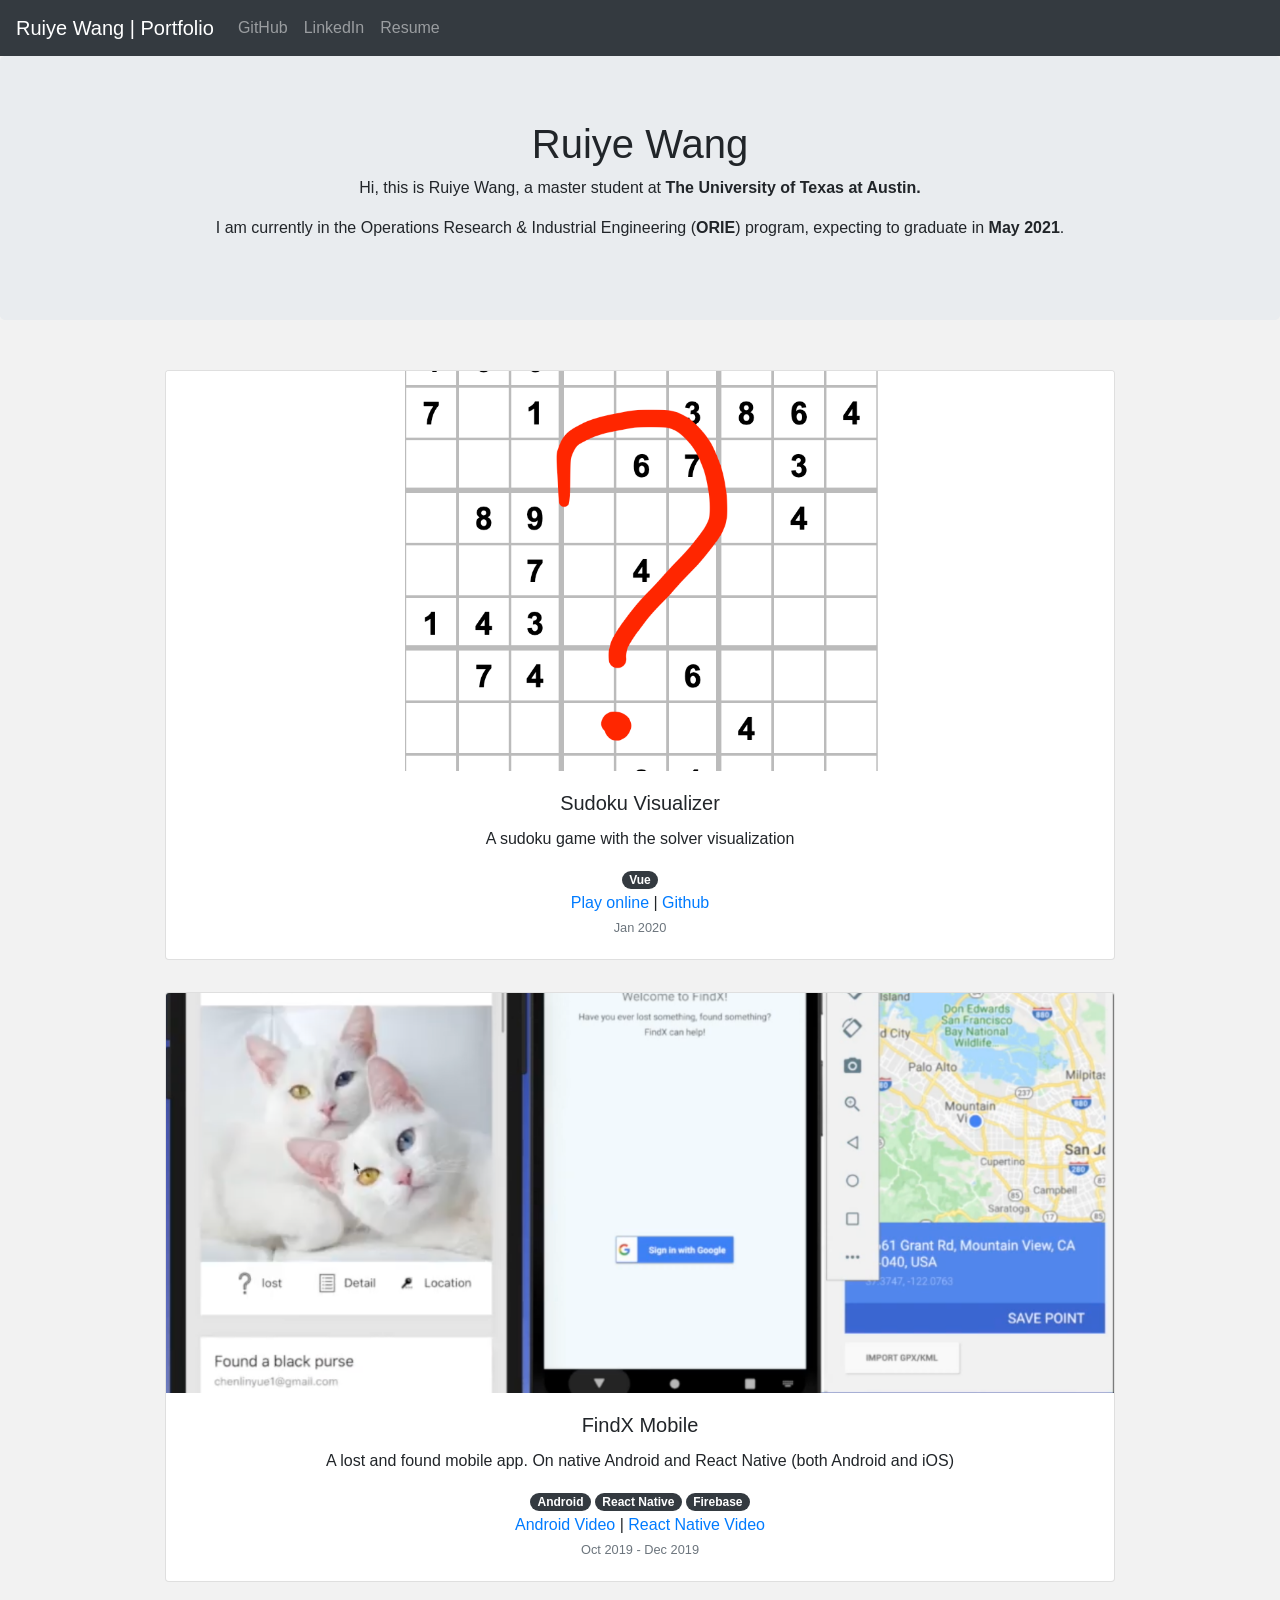
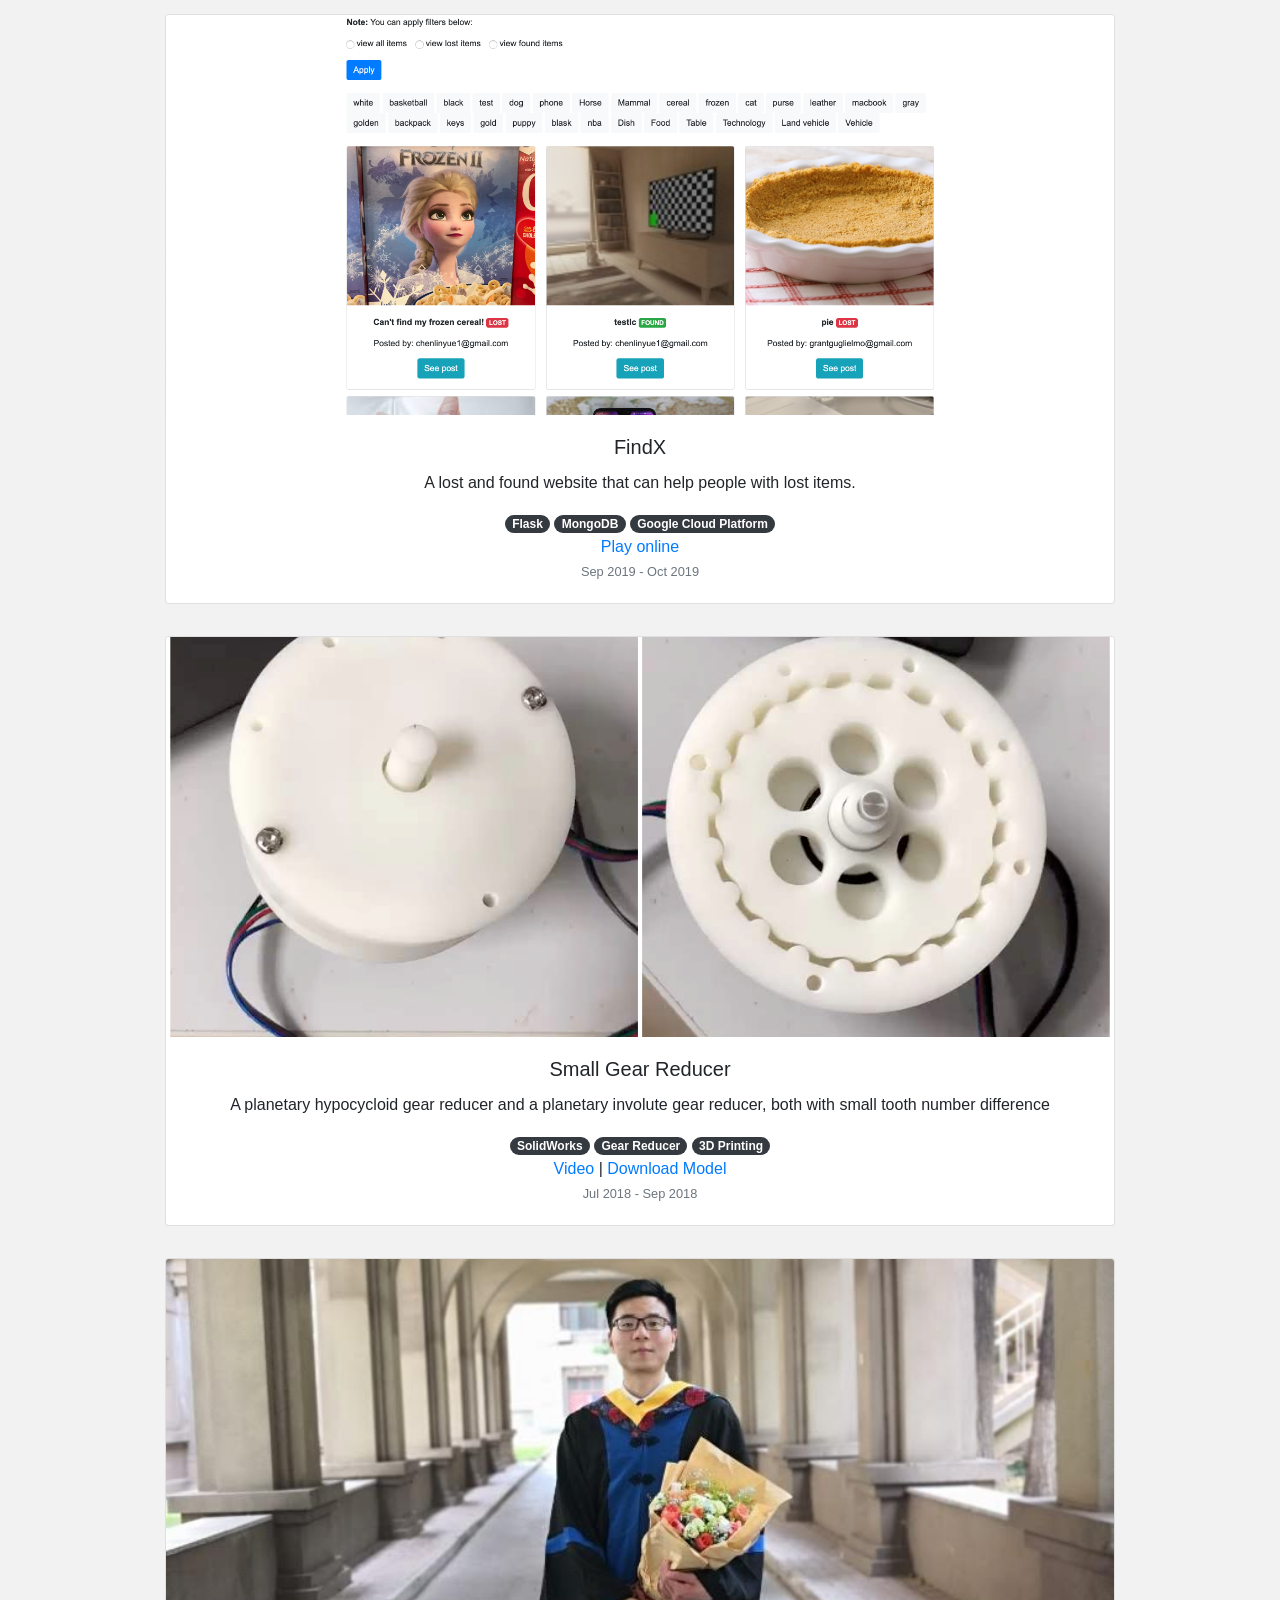
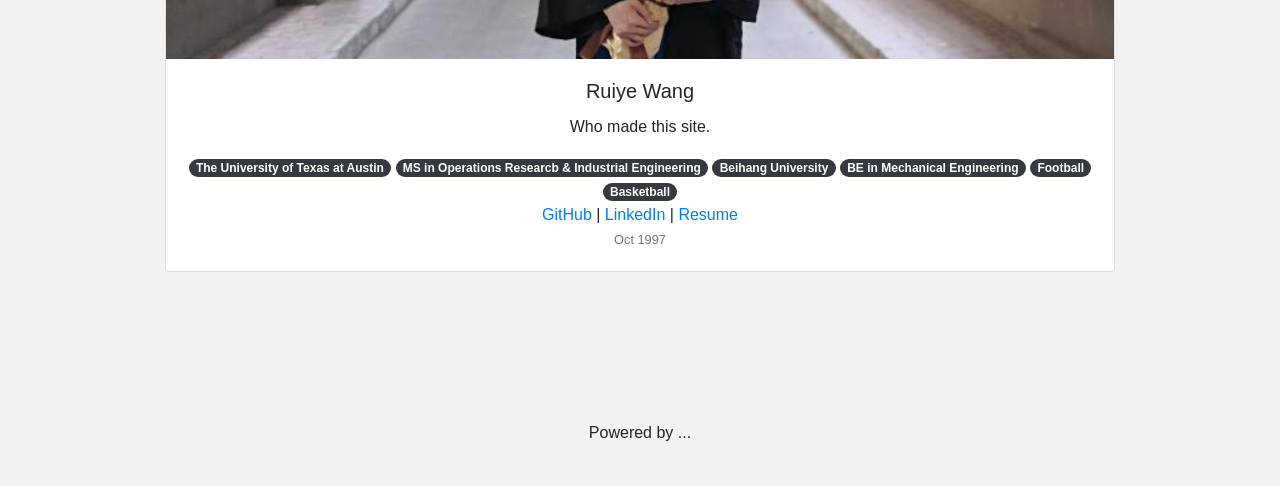
==== index.html @ e7b05523 "fix typo" ====
<!DOCTYPE html>
<html lang="en">
<head>
  <title>Ruiye Wang | Protfolio</title>
  <meta charset="utf-8">
  <meta name="viewport" content="width=device-width, initial-scale=1">
  <link rel="stylesheet" href="https://maxcdn.bootstrapcdn.com/bootstrap/4.4.1/css/bootstrap.min.css">
  <script src="https://ajax.googleapis.com/ajax/libs/jquery/3.4.1/jquery.min.js"></script>
  <script src="https://maxcdn.bootstrapcdn.com/bootstrap/4.4.1/js/bootstrap.min.js"></script>
  <style>
    /* Remove the navbar's default margin-bottom and rounded borders */ 
    .navbar {
      margin-bottom: 0;
      border-radius: 0;
    }
    
    /* Add a gray background color and some padding to the footer */
    footer {
      background-color: #f2f2f2;
      padding: 25px;
    }

    .fit-image {
      width: 100%;
      object-fit: cover;
      height: 400px; /* only if you want fixed height */
    }

    .margin {
      margin-top: 50px;
      margin-bottom: 100px;
      margin-right: 150px;
      margin-left: 150px;
    }

    .card-deck {
    display: grid;
    grid-template-columns: repeat(auto-fit, minmax(500px, 1fr));
    grid-gap: .5rem;
}
  </style>
</head>
<body style="background-color:#f2f2f2">


<nav class="navbar navbar-expand-lg navbar-dark bg-dark">
  <a class="navbar-brand" href="#">Ruiye Wang | Portfolio</a>
  <button class="navbar-toggler" type="button" data-toggle="collapse" data-target="#navbarSupportedContent"
          aria-controls="navbarSupportedContent" aria-expanded="false" aria-label="Toggle navigation">
      <span class="navbar-toggler-icon"></span>
  </button>
  <div class="collapse navbar-collapse" id="navbarSupportedContent">
      <ul class="navbar-nav mr-auto">
        <li class="nav-item">
            <a class="nav-link" href="https://github.com/wokegrdws" target="_blank">GitHub</a>
        </li>
        <li class="nav-item">
          <a class="nav-link" href="https://www.linkedin.com/in/ruiye-wang" target="_blank">LinkedIn</a>
        </li>
        <li class="nav-item">
            <a class="nav-link" href="https://drive.google.com/open?id=1lb8afxlcSJYNCMq1k-ryxzGOHw-bwiVu" target="_blank">Resume</a>
        </li>
      </ul>
  </div>
</nav>

<div class="jumbotron">
  <div class="container text-center">
    <h1>Ruiye Wang</h1>      
    <p>Hi, this is Ruiye Wang, a master student at <b>The University of Texas at Austin.</b></p>
    <p>I am currently in the Operations Research & Industrial Engineering (<b>ORIE</b>) program, expecting to graduate in <b>May 2021</b>.</p>
  </div>
</div>

<div class="card-deck margin text-center">
  <div class="card mb-4">
    <img class="card-img-top fit-image" src="images/sudoku_image.png" alt="Card image cap">
    <div class="card-body">
      <h5 class="card-title">Sudoku Visualizer</h5>
      <p class="card-text">A sudoku game with the solver visualization</p>
      <span class="badge badge-pill badge-dark">Vue</span>
      <br>
      <a href="https://wokegrdws.github.io/sudoku-vue/" target="_blank">Play online</a> | 
      <a href="https://github.com/wokegrdws/sudoku-vue" target="_blank">Github</a>
      <p class="card-text"><small class="text-muted">Jan 2020</small></p>
    </div>
  </div>

  <div class="card mb-4">
    <img class="card-img-top fit-image" src="images/FindX_mobile_image.png" alt="Card image cap">
    <div class="card-body">
      <h5 class="card-title">FindX Mobile</h5>
      <p class="card-text">A lost and found mobile app. On native Android and React Native (both Android and iOS)</p>
      <span class="badge badge-pill badge-dark">Android</span>
      <span class="badge badge-pill badge-dark">React Native</span>
      <span class="badge badge-pill badge-dark">Firebase</span>
      <br>
      <a href="https://youtu.be/3-wEr9zBxzI" target="_blank">Android Video</a> | 
      <a href="https://youtu.be/v2JE-Xjs3ig" target="_blank">React Native Video</a>
      <p class="card-text"><small class="text-muted">Oct 2019 - Dec 2019</small></p>
    </div>
  </div>

  <div class="card mb-4">
    <img class="card-img-top fit-image" src="images/FindX_website_image.png" alt="Card image cap">
    <div class="card-body">
      <h5 class="card-title">FindX</h5>
      <p class="card-text">A lost and found website that can help people with lost items.</p>
      <span class="badge badge-pill badge-dark">Flask</span>
      <span class="badge badge-pill badge-dark">MongoDB</span>
      <span class="badge badge-pill badge-dark">Google Cloud Platform</span>
      <br>
      <a href="https://apt-itemfinder.appspot.com/" target="_blank">Play online</a>
      <p class="card-text"><small class="text-muted">Sep 2019 - Oct 2019</small></p>
    </div>
  </div>

  <div class="card mb-4">
    <img class="card-img-top fit-image" src="images/gear_reducer_image.png" alt="Card image cap">
    <div class="card-body">
      <h5 class="card-title">Small Gear Reducer</h5>
      <p class="card-text">A planetary hypocycloid gear reducer and a planetary involute gear reducer, both
        with small tooth number difference</p>
      <span class="badge badge-pill badge-dark">SolidWorks</span>
      <span class="badge badge-pill badge-dark">Gear Reducer</span>
      <span class="badge badge-pill badge-dark">3D Printing</span>
      <br>
      <a href="https://youtu.be/7RLYHtxZplc" target="_blank">Video</a> | 
      <a href="https://drive.google.com/open?id=1BNfF3M1jLr-SCNCupcEuLN2rOVkqzC72" target="_blank">Download Model</a>
      <p class="card-text"><small class="text-muted">Jul 2018 - Sep 2018</small></p>
    </div>
  </div>
  
  <div class="card mb-4">
    <img class="card-img-top fit-image" src="images/my_image.jpeg" alt="Card image cap">
    <div class="card-body">
      <h5 class="card-title">Ruiye Wang</h5>
      <p class="card-text">Who made this site.</p>
      <span class="badge badge-pill badge-dark">The University of Texas at Austin</span>
      <span class="badge badge-pill badge-dark">MS in Operations Researcb & Industrial Engineering</span>
      <span class="badge badge-pill badge-dark">Beihang University</span>
      <span class="badge badge-pill badge-dark">BE in Mechanical Engineering</span>
      <span class="badge badge-pill badge-dark">Football</span>
      <span class="badge badge-pill badge-dark">Basketball</span>
      <br>
      <a href="https://github.com/wokegrdws" target="_blank">GitHub</a> | 
      <a href="https://www.linkedin.com/in/ruiye-wang" target="_blank">LinkedIn</a> | 
      <a href="https://drive.google.com/open?id=1lb8afxlcSJYNCMq1k-ryxzGOHw-bwiVu" target="_blank">Resume</a>
      <p class="card-text"><small class="text-muted">Oct 1997</small></p>
    </div>
  </div>
</div>

<footer class="container-fluid text-center">
  <p>Powered by ...</p>
</footer>

</body>
</html>
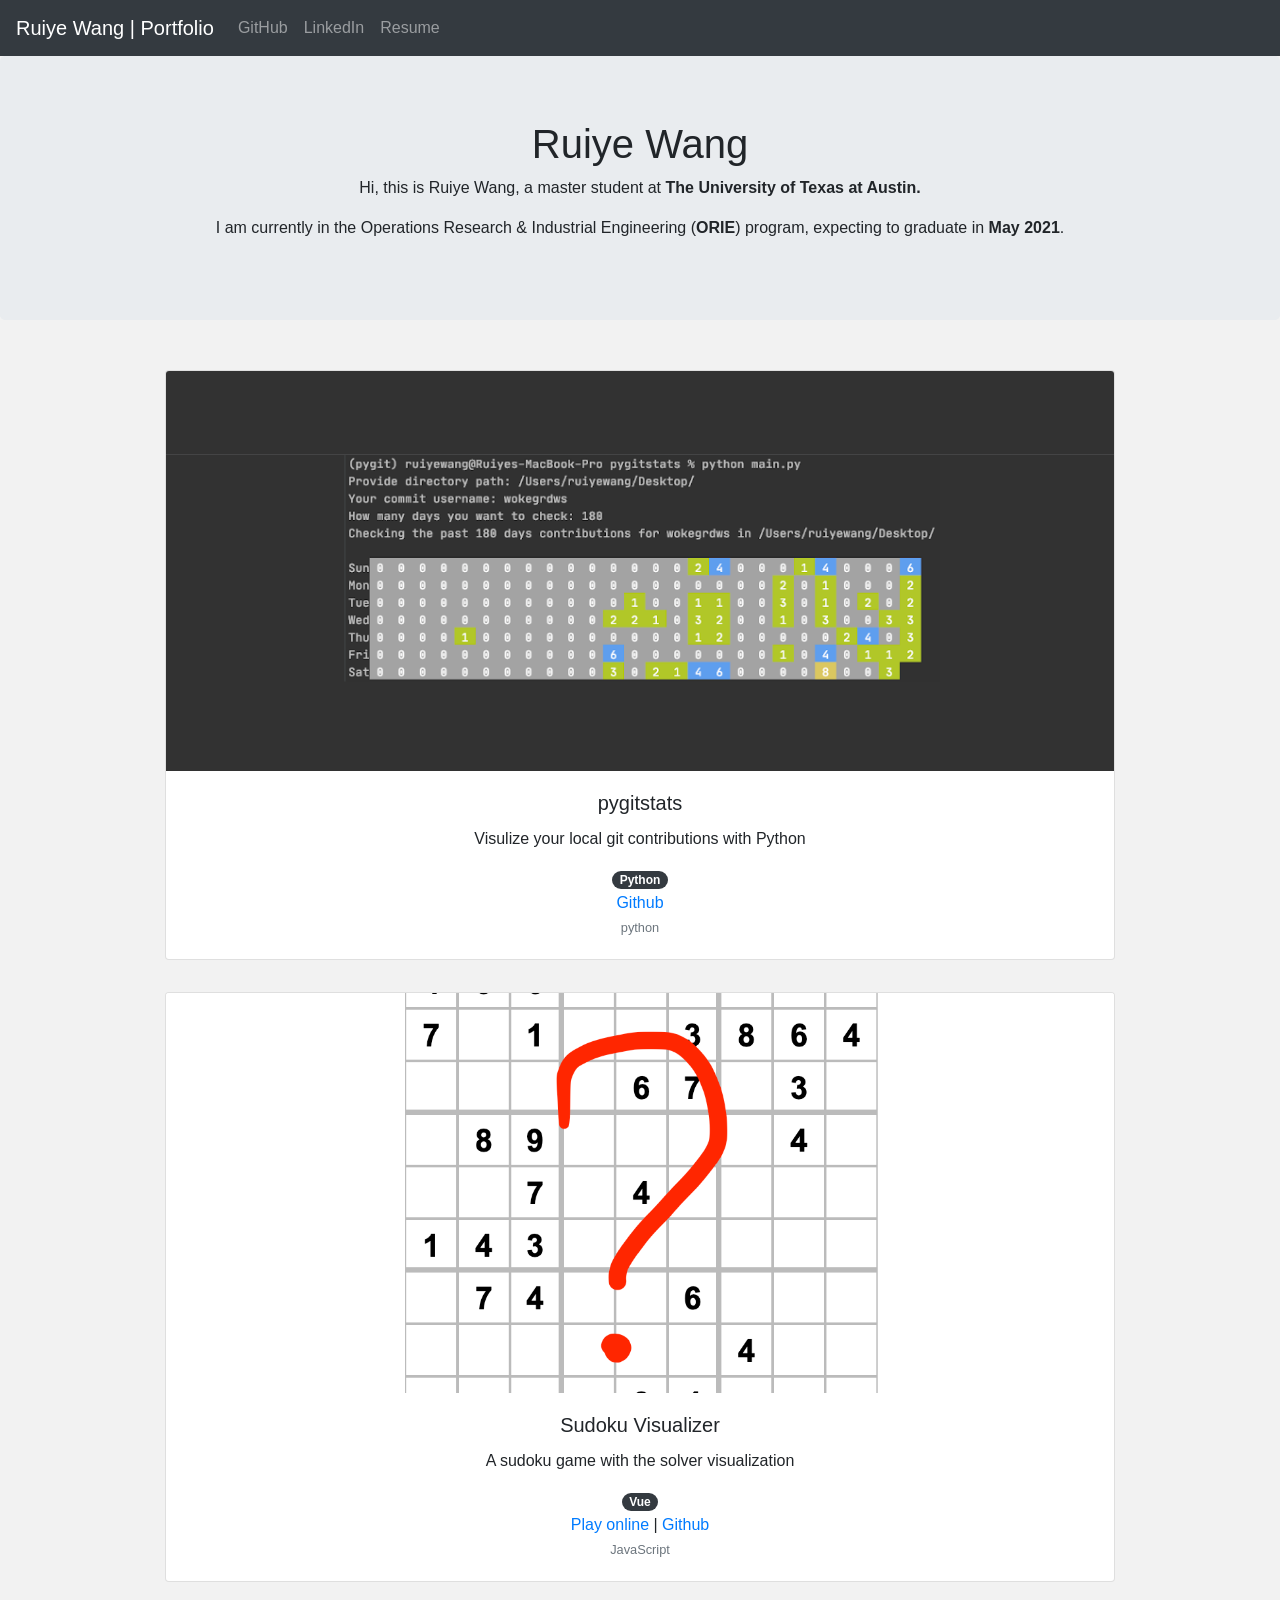
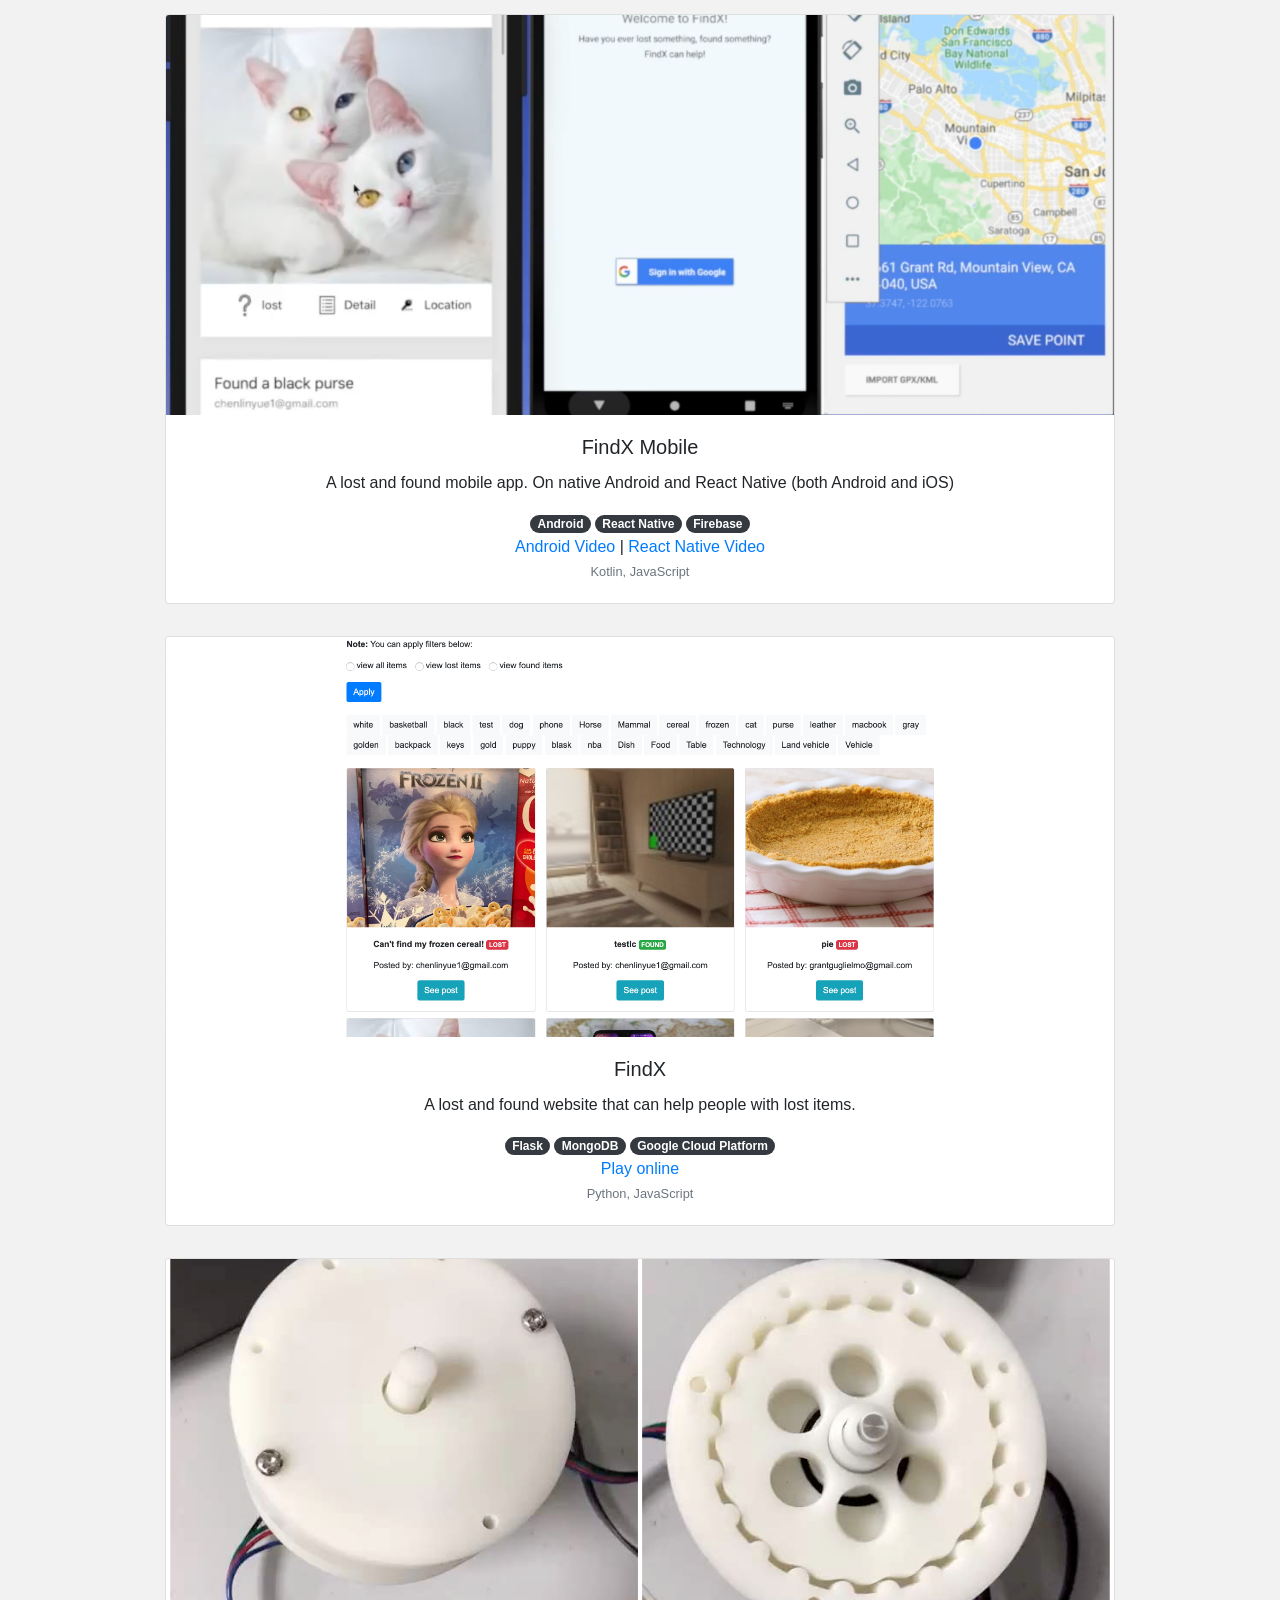
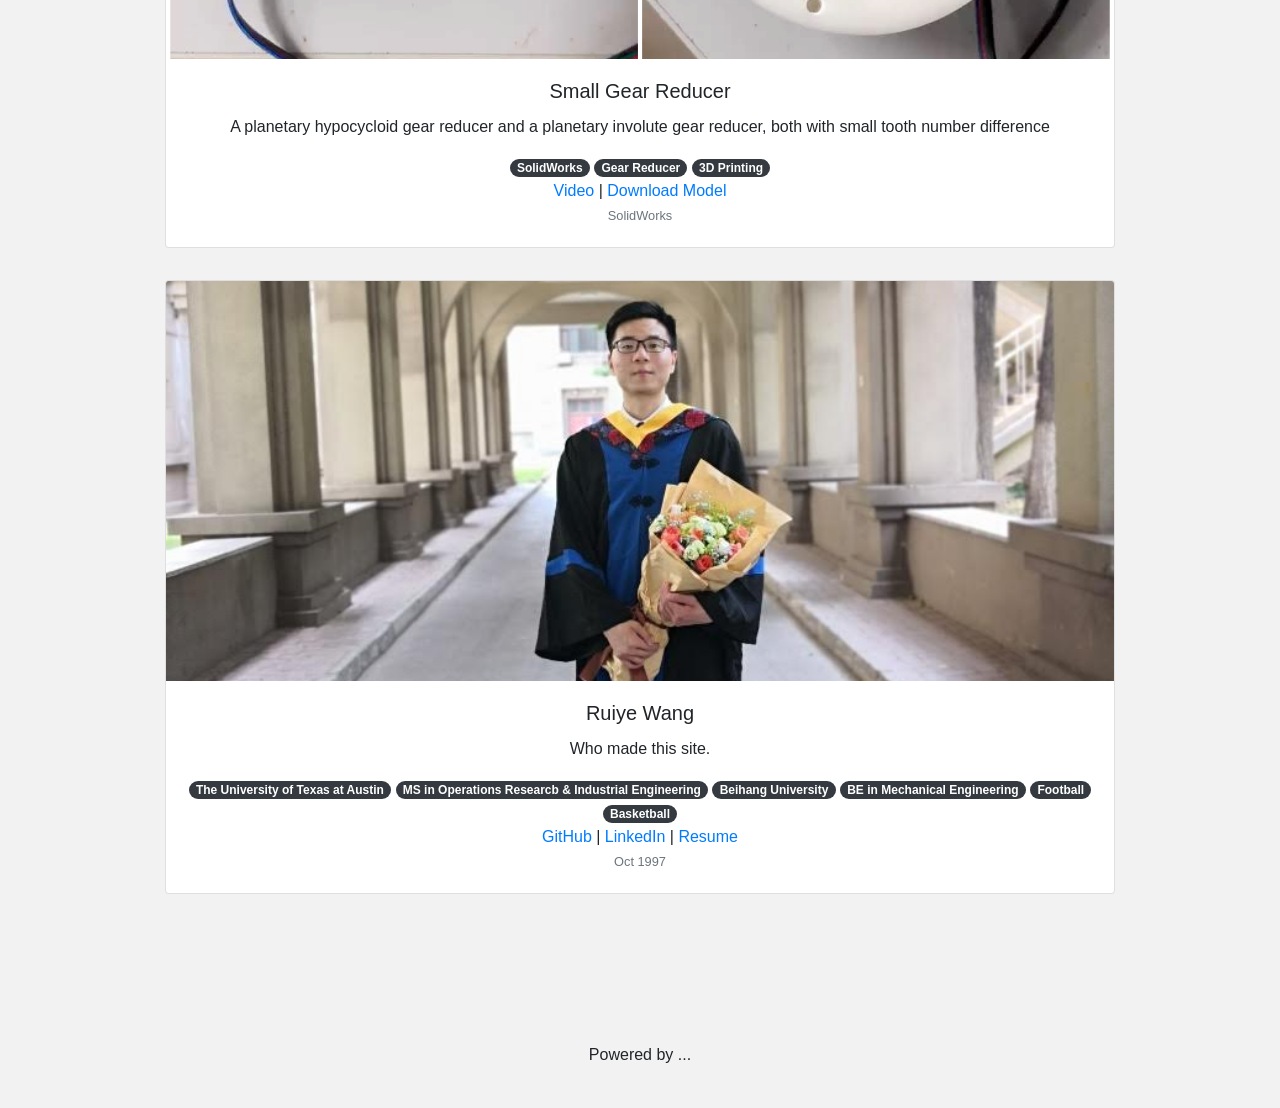
==== commit 9002fb2b: "include pygitstats" ====
--- a/index.html
+++ b/index.html
@@ -73,6 +73,19 @@
 </div>
 
 <div class="card-deck margin text-center">
+
+  <div class="card mb-4">
+    <img class="card-img-top fit-image" src="images/pygitstats.png" alt="Card image cap">
+    <div class="card-body">
+      <h5 class="card-title">pygitstats</h5>
+      <p class="card-text">Visulize your local git contributions with Python</p>
+      <span class="badge badge-pill badge-dark">Python</span>
+      <br>
+      <a href="https://github.com/wokegrdws/pygitstats" target="_blank">Github</a>
+      <p class="card-text"><small class="text-muted">python</small></p>
+    </div>
+  </div>
+
   <div class="card mb-4">
     <img class="card-img-top fit-image" src="images/sudoku_image.png" alt="Card image cap">
     <div class="card-body">
@@ -82,7 +95,7 @@
       <br>
       <a href="https://wokegrdws.github.io/sudoku-vue/" target="_blank">Play online</a> | 
       <a href="https://github.com/wokegrdws/sudoku-vue" target="_blank">Github</a>
-      <p class="card-text"><small class="text-muted">Jan 2020</small></p>
+      <p class="card-text"><small class="text-muted">JavaScript</small></p>
     </div>
   </div>
 
@@ -97,7 +110,7 @@
       <br>
       <a href="https://youtu.be/3-wEr9zBxzI" target="_blank">Android Video</a> | 
       <a href="https://youtu.be/v2JE-Xjs3ig" target="_blank">React Native Video</a>
-      <p class="card-text"><small class="text-muted">Oct 2019 - Dec 2019</small></p>
+      <p class="card-text"><small class="text-muted">Kotlin, JavaScript</small></p>
     </div>
   </div>
 
@@ -111,7 +124,7 @@
       <span class="badge badge-pill badge-dark">Google Cloud Platform</span>
       <br>
       <a href="https://apt-itemfinder.appspot.com/" target="_blank">Play online</a>
-      <p class="card-text"><small class="text-muted">Sep 2019 - Oct 2019</small></p>
+      <p class="card-text"><small class="text-muted">Python, JavaScript</small></p>
     </div>
   </div>
 
@@ -127,7 +140,7 @@
       <br>
       <a href="https://youtu.be/7RLYHtxZplc" target="_blank">Video</a> | 
       <a href="https://drive.google.com/open?id=1BNfF3M1jLr-SCNCupcEuLN2rOVkqzC72" target="_blank">Download Model</a>
-      <p class="card-text"><small class="text-muted">Jul 2018 - Sep 2018</small></p>
+      <p class="card-text"><small class="text-muted">SolidWorks</small></p>
     </div>
   </div>
   
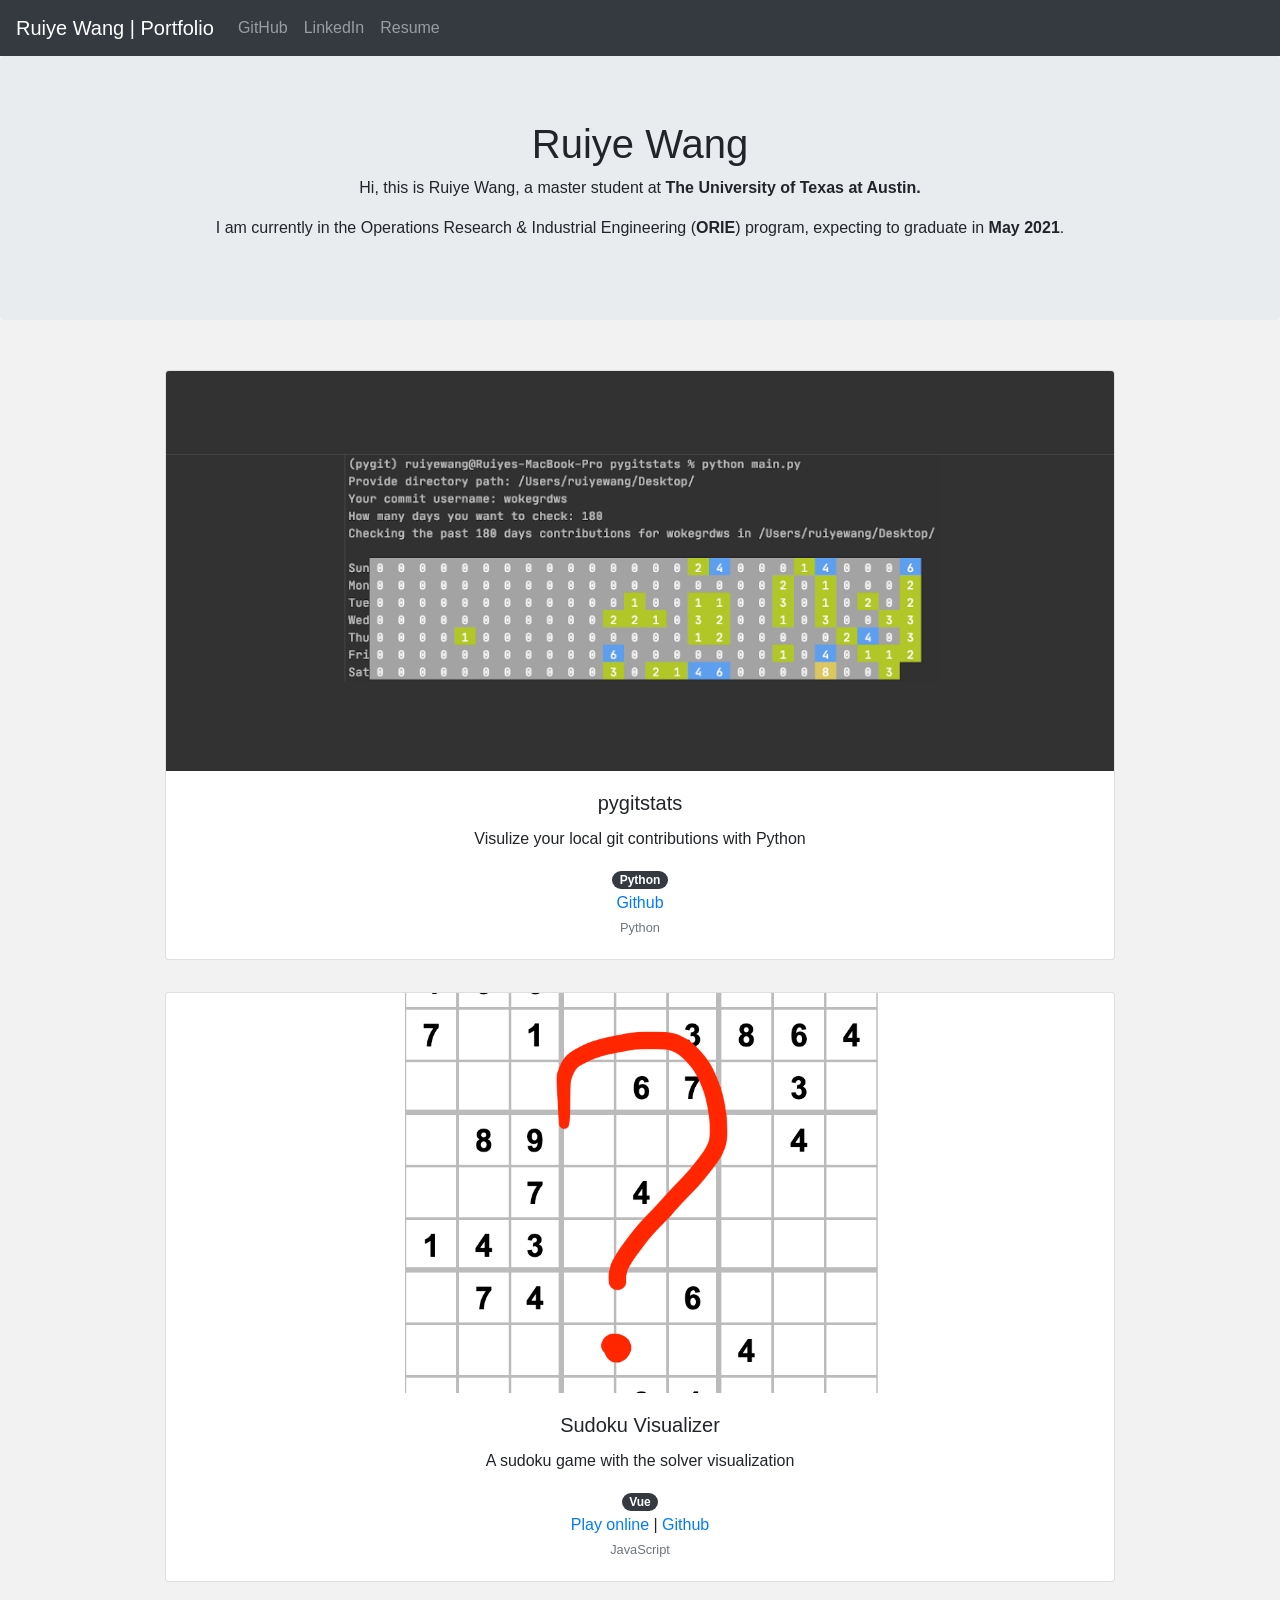
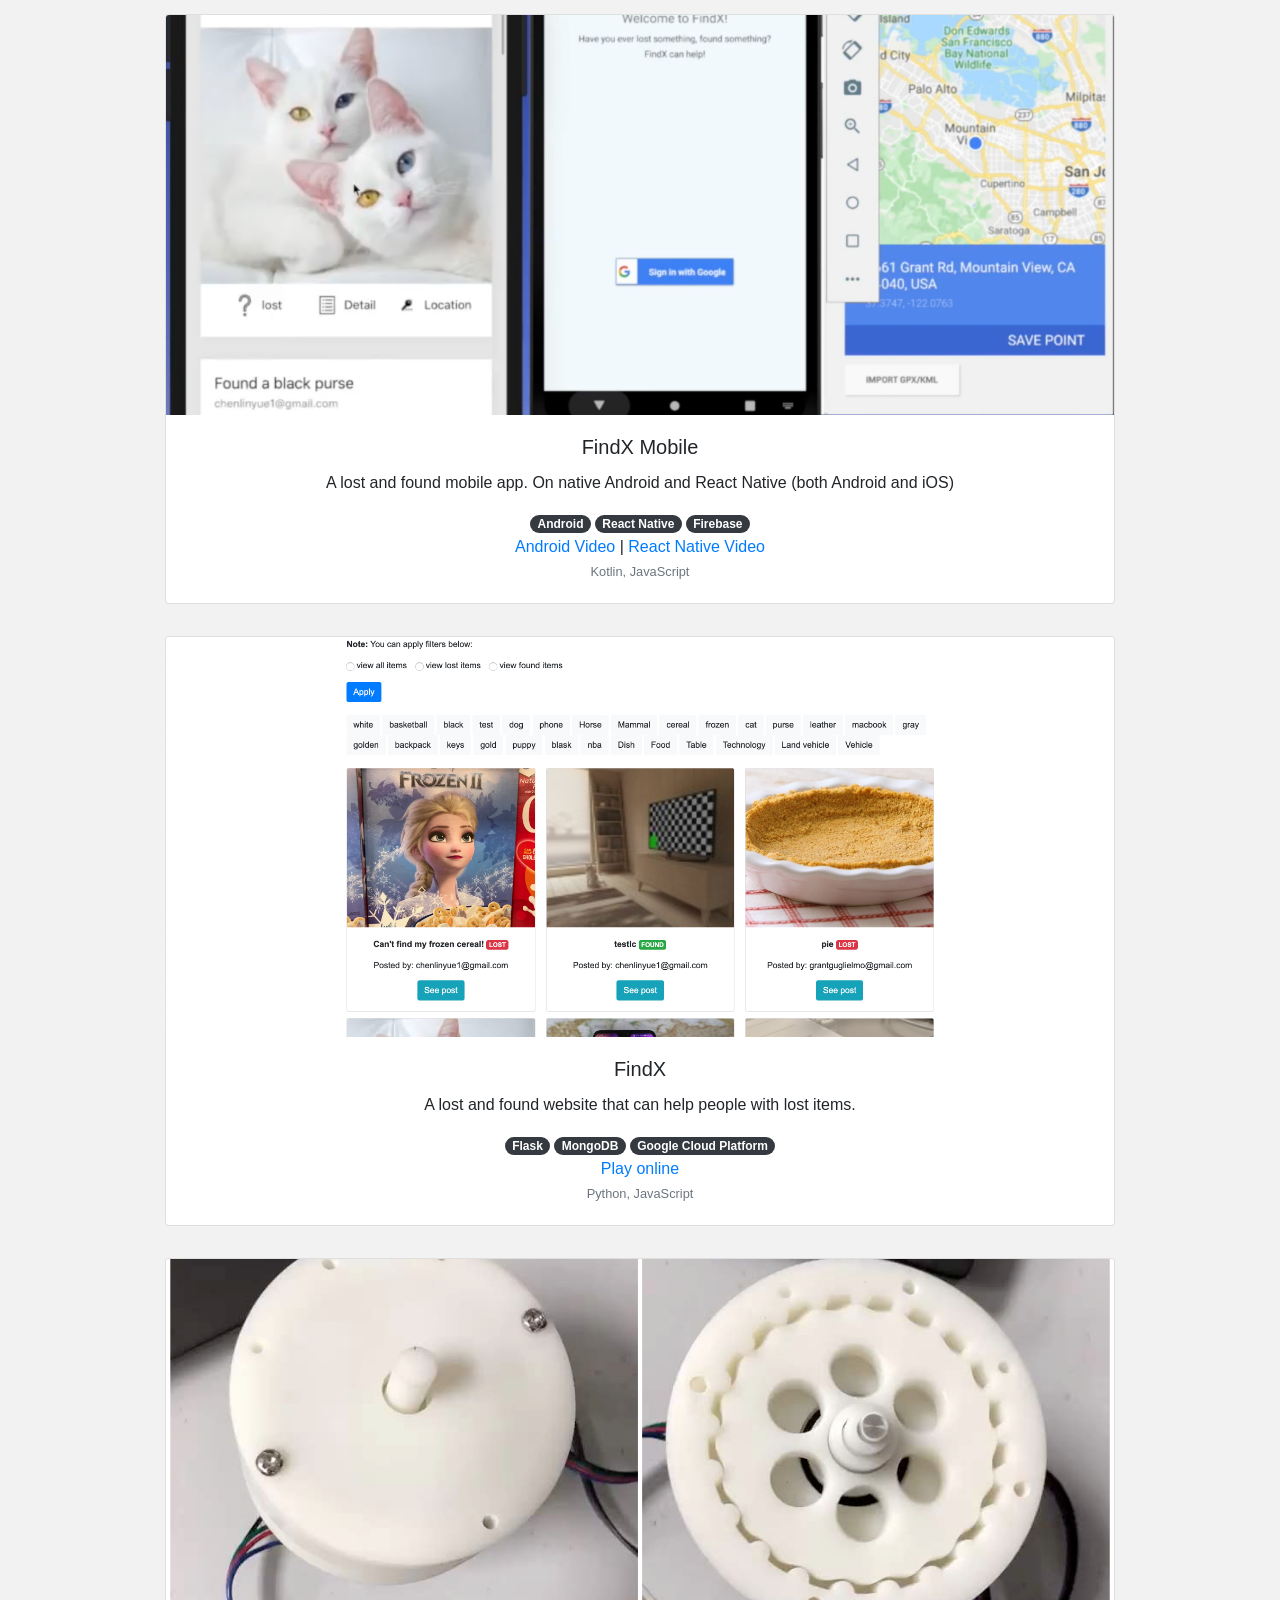
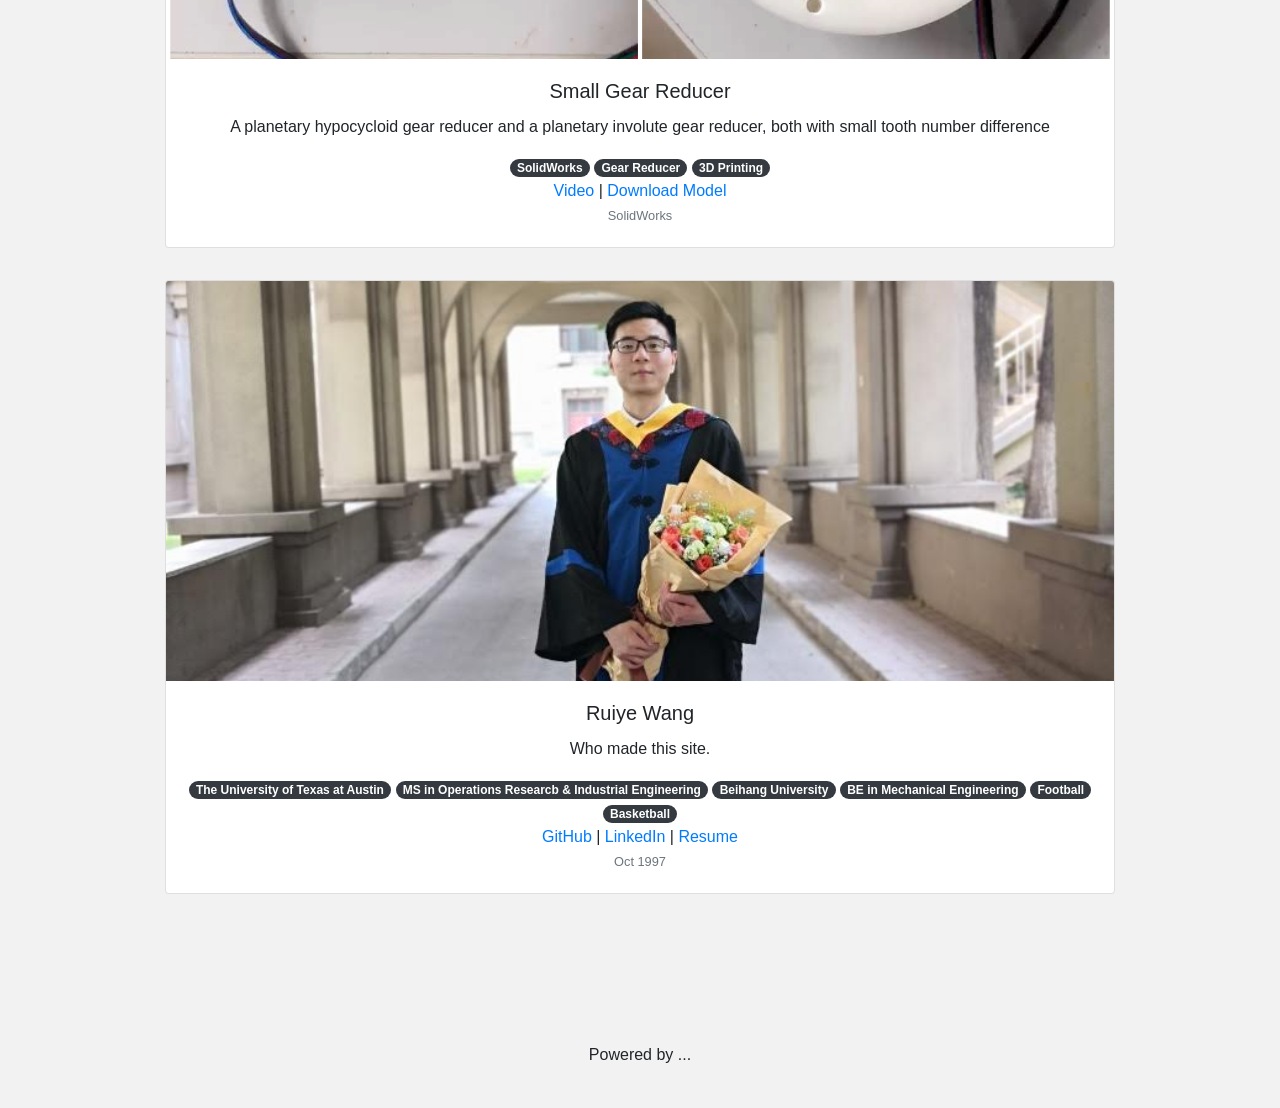
==== commit 9235be4d: "Updated resume" ====
--- a/index.html
+++ b/index.html
@@ -58,7 +58,7 @@
           <a class="nav-link" href="https://www.linkedin.com/in/ruiye-wang" target="_blank">LinkedIn</a>
         </li>
         <li class="nav-item">
-            <a class="nav-link" href="https://drive.google.com/open?id=1lb8afxlcSJYNCMq1k-ryxzGOHw-bwiVu" target="_blank">Resume</a>
+            <a class="nav-link" href="https://drive.google.com/file/d/1rQqbEkZSCSP6w2Y-7yDOs8fsHjeEuaeY/view?usp=sharing" target="_blank">Resume</a>
         </li>
       </ul>
   </div>
@@ -82,7 +82,7 @@
       <span class="badge badge-pill badge-dark">Python</span>
       <br>
       <a href="https://github.com/wokegrdws/pygitstats" target="_blank">Github</a>
-      <p class="card-text"><small class="text-muted">python</small></p>
+      <p class="card-text"><small class="text-muted">Python</small></p>
     </div>
   </div>
 
@@ -158,7 +158,7 @@
       <br>
       <a href="https://github.com/wokegrdws" target="_blank">GitHub</a> | 
       <a href="https://www.linkedin.com/in/ruiye-wang" target="_blank">LinkedIn</a> | 
-      <a href="https://drive.google.com/open?id=1lb8afxlcSJYNCMq1k-ryxzGOHw-bwiVu" target="_blank">Resume</a>
+      <a href="https://drive.google.com/file/d/1rQqbEkZSCSP6w2Y-7yDOs8fsHjeEuaeY/view?usp=sharing" target="_blank">Resume</a>
       <p class="card-text"><small class="text-muted">Oct 1997</small></p>
     </div>
   </div>
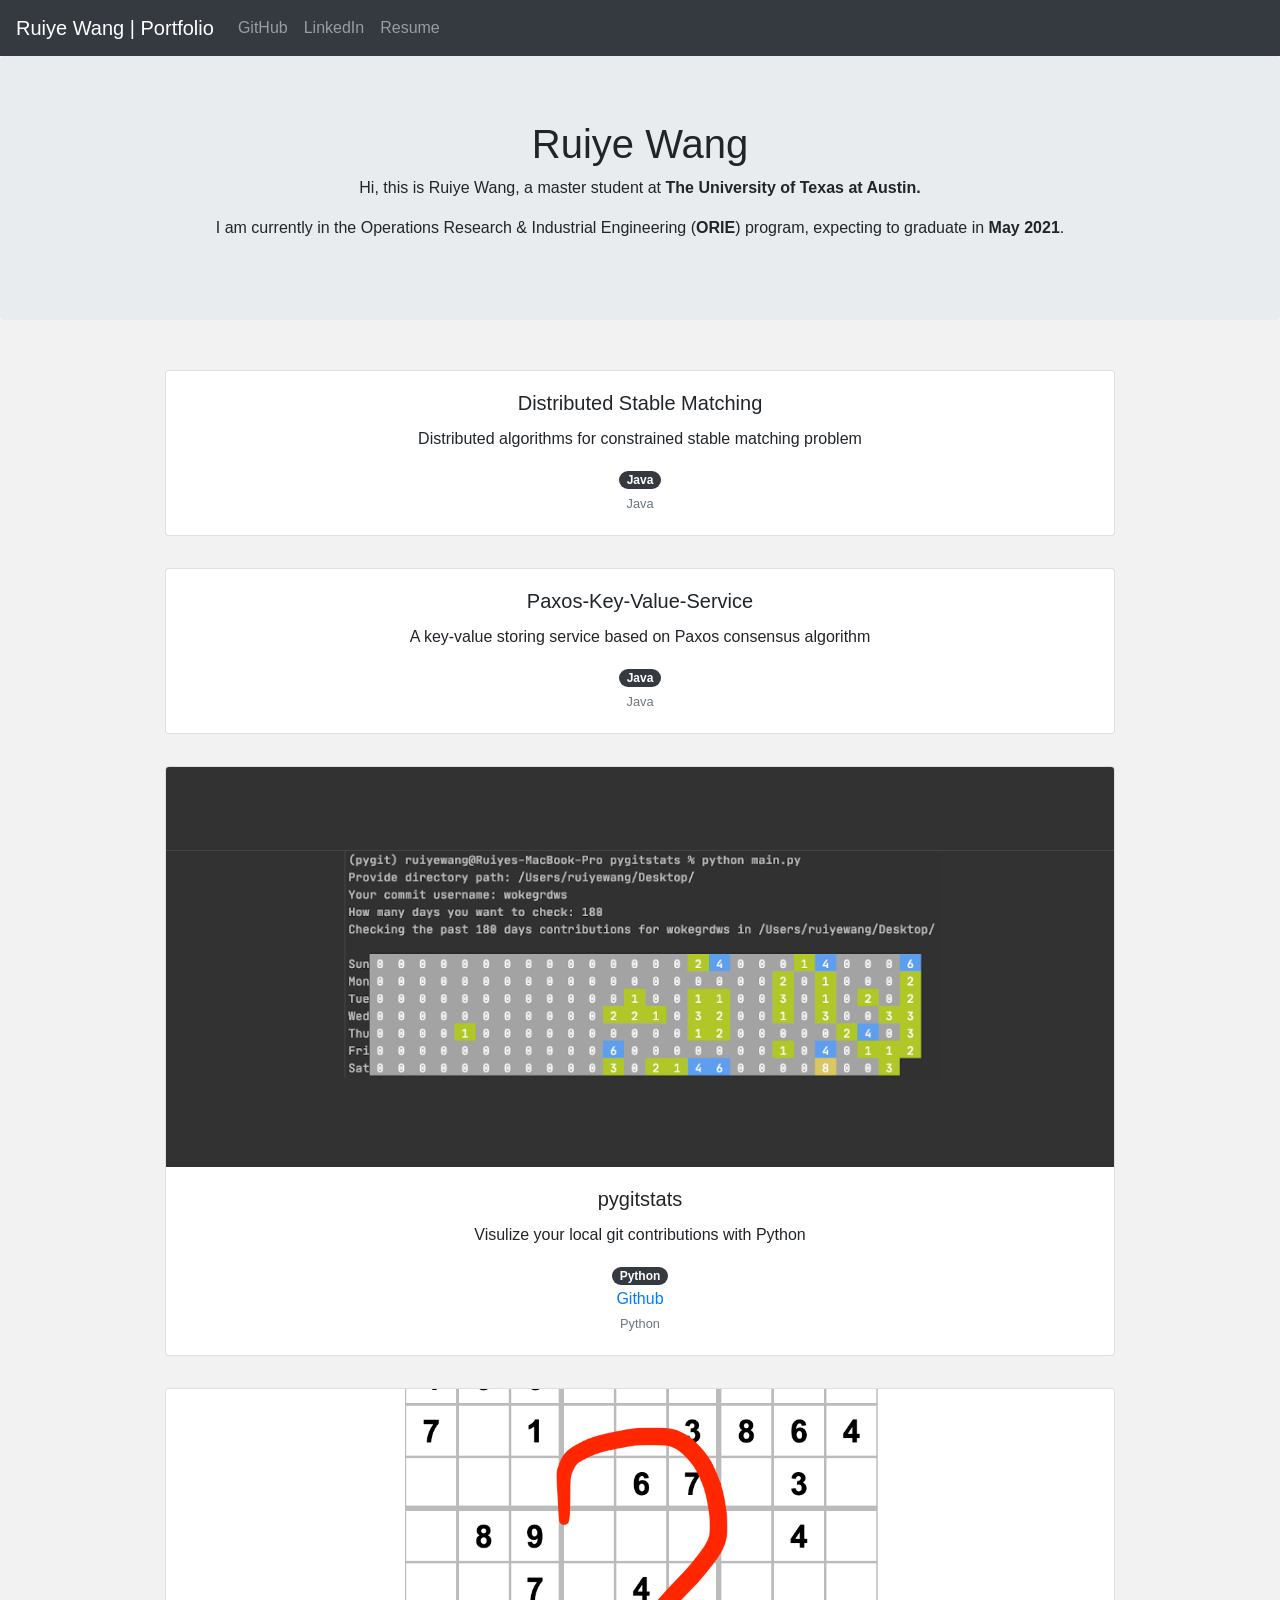
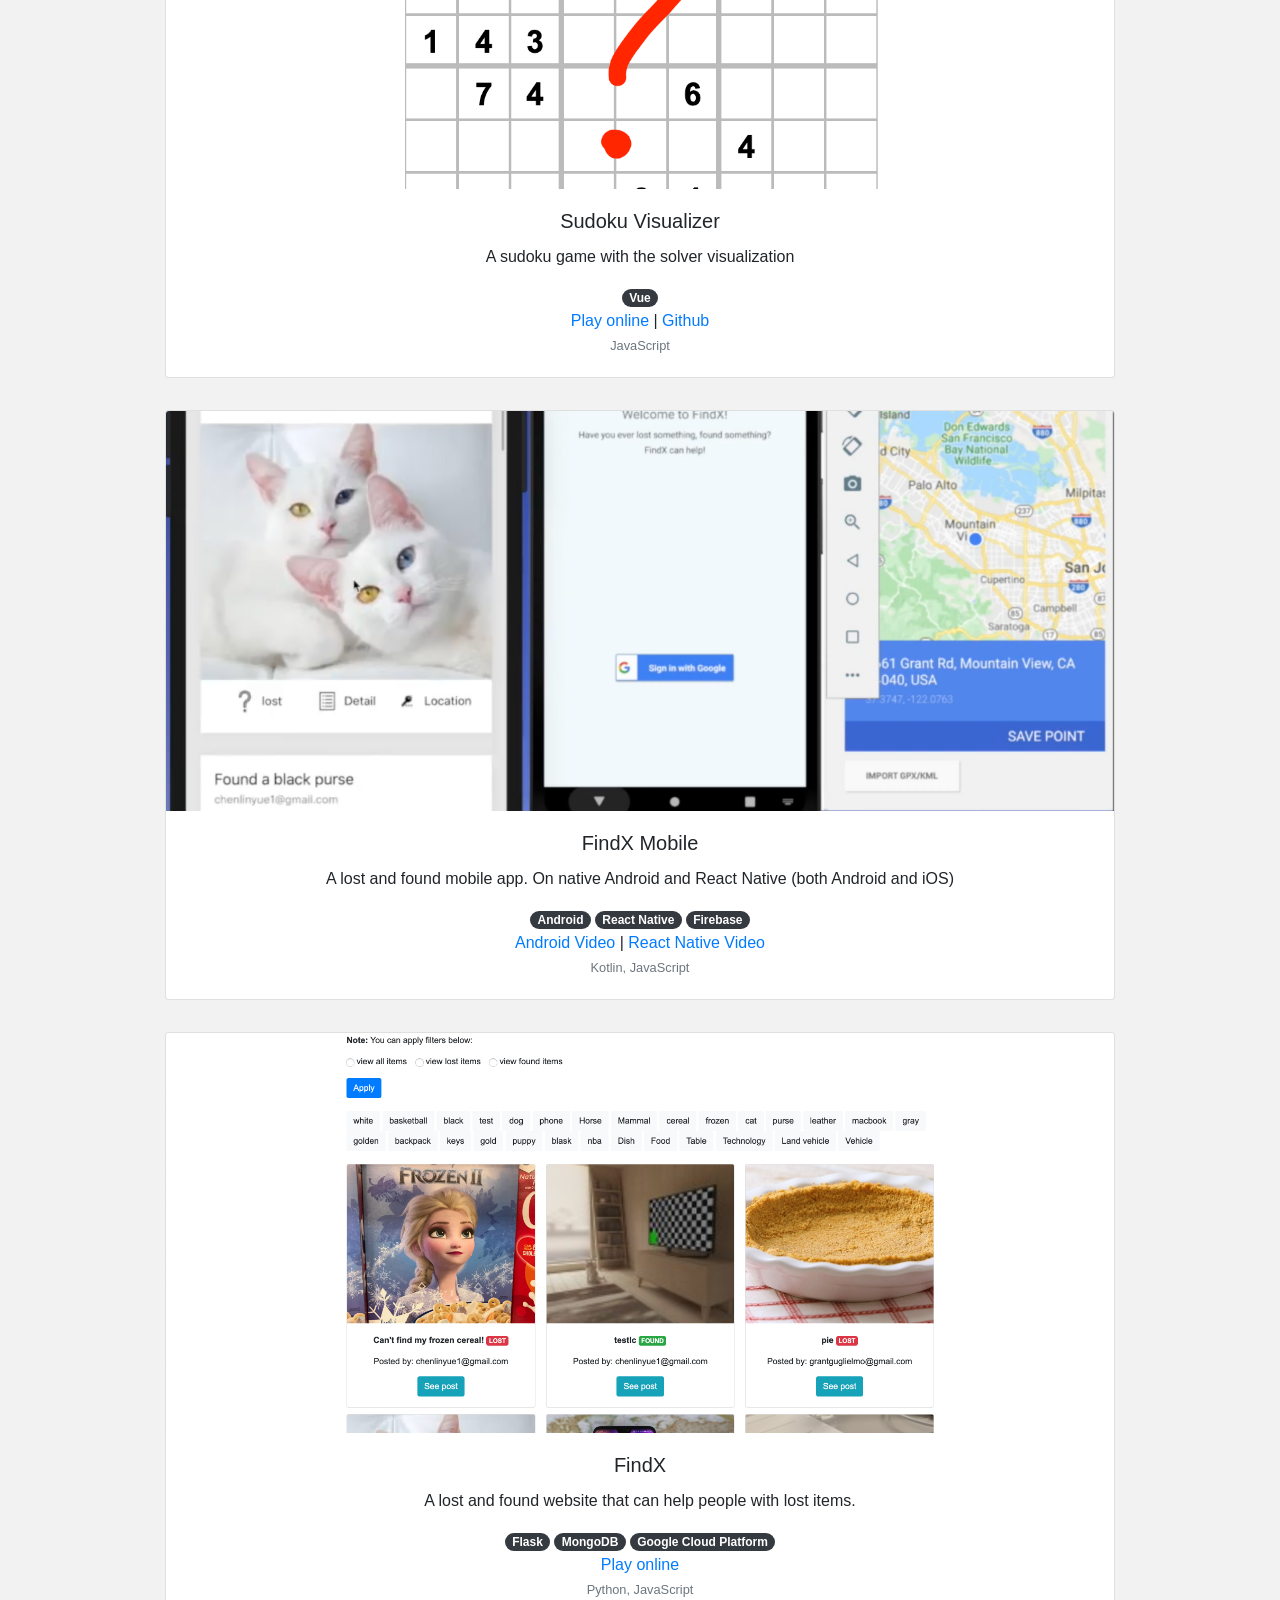
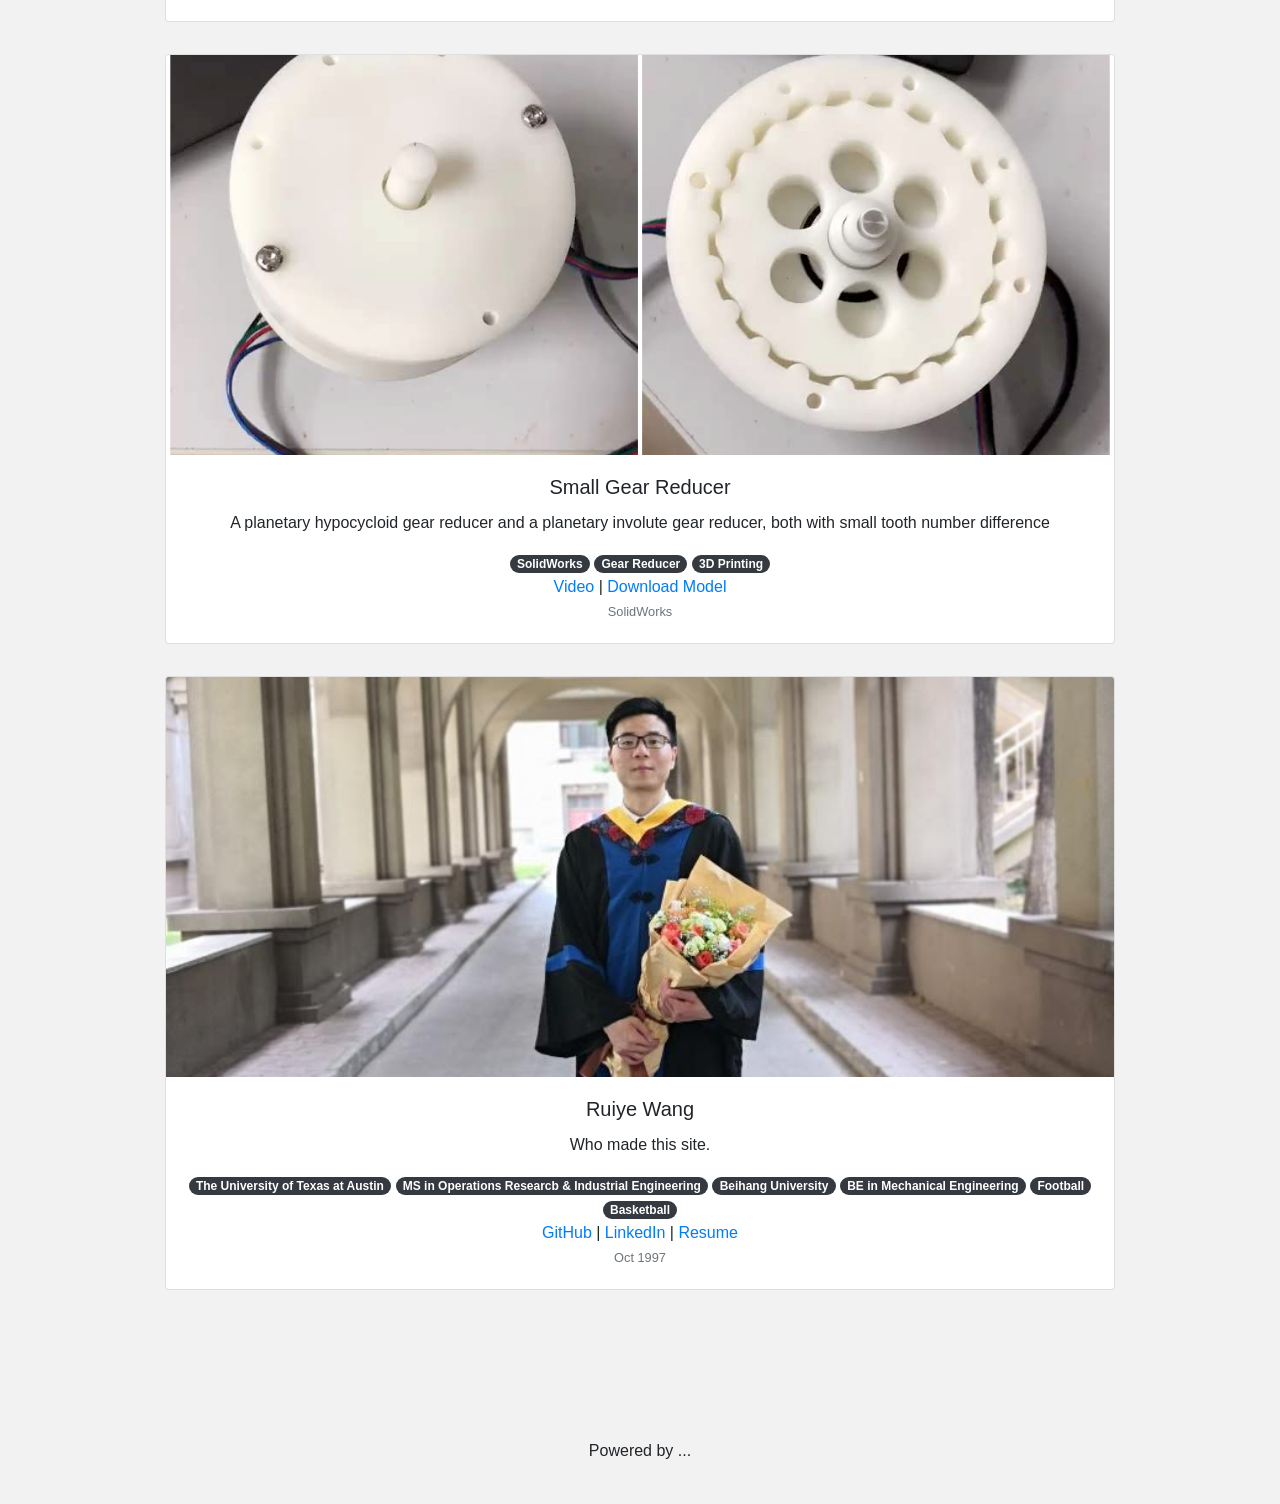
==== commit ae6ec9aa: "updated Paxos and distributed stable matching" ====
--- a/index.html
+++ b/index.html
@@ -58,7 +58,7 @@
           <a class="nav-link" href="https://www.linkedin.com/in/ruiye-wang" target="_blank">LinkedIn</a>
         </li>
         <li class="nav-item">
-            <a class="nav-link" href="https://drive.google.com/file/d/1rQqbEkZSCSP6w2Y-7yDOs8fsHjeEuaeY/view?usp=sharing" target="_blank">Resume</a>
+            <a class="nav-link" href="https://drive.google.com/file/d/1uKMfRZCsQgvCPH1QnBJkMA6lIvM0rk4I/view?usp=sharing" target="_blank">Resume</a>
         </li>
       </ul>
   </div>
@@ -73,6 +73,30 @@
 </div>
 
 <div class="card-deck margin text-center">
+
+  <div class="card mb-4">
+    <!-- <img class="card-img-top fit-image" src="images/pygitstats.png" alt="Card image cap"> -->
+    <div class="card-body">
+      <h5 class="card-title">Distributed Stable Matching</h5>
+      <p class="card-text">Distributed algorithms for constrained stable matching problem</p>
+      <span class="badge badge-pill badge-dark">Java</span>
+      <br>
+      <!-- <a href="https://github.com/wokegrdws/pygitstats" target="_blank">Github</a> -->
+      <p class="card-text"><small class="text-muted">Java</small></p>
+    </div>
+  </div>
+
+  <div class="card mb-4">
+    <!-- <img class="card-img-top fit-image" src="images/pygitstats.png" alt="Card image cap"> -->
+    <div class="card-body">
+      <h5 class="card-title">Paxos-Key-Value-Service</h5>
+      <p class="card-text">A key-value storing service based on Paxos consensus algorithm</p>
+      <span class="badge badge-pill badge-dark">Java</span>
+      <br>
+      <!-- <a href="https://github.com/wokegrdws/pygitstats" target="_blank">Github</a> -->
+      <p class="card-text"><small class="text-muted">Java</small></p>
+    </div>
+  </div>
 
   <div class="card mb-4">
     <img class="card-img-top fit-image" src="images/pygitstats.png" alt="Card image cap">
@@ -158,7 +182,7 @@
       <br>
       <a href="https://github.com/wokegrdws" target="_blank">GitHub</a> | 
       <a href="https://www.linkedin.com/in/ruiye-wang" target="_blank">LinkedIn</a> | 
-      <a href="https://drive.google.com/file/d/1rQqbEkZSCSP6w2Y-7yDOs8fsHjeEuaeY/view?usp=sharing" target="_blank">Resume</a>
+      <a href="https://drive.google.com/file/d/1uKMfRZCsQgvCPH1QnBJkMA6lIvM0rk4I/view?usp=sharing" target="_blank">Resume</a>
       <p class="card-text"><small class="text-muted">Oct 1997</small></p>
     </div>
   </div>
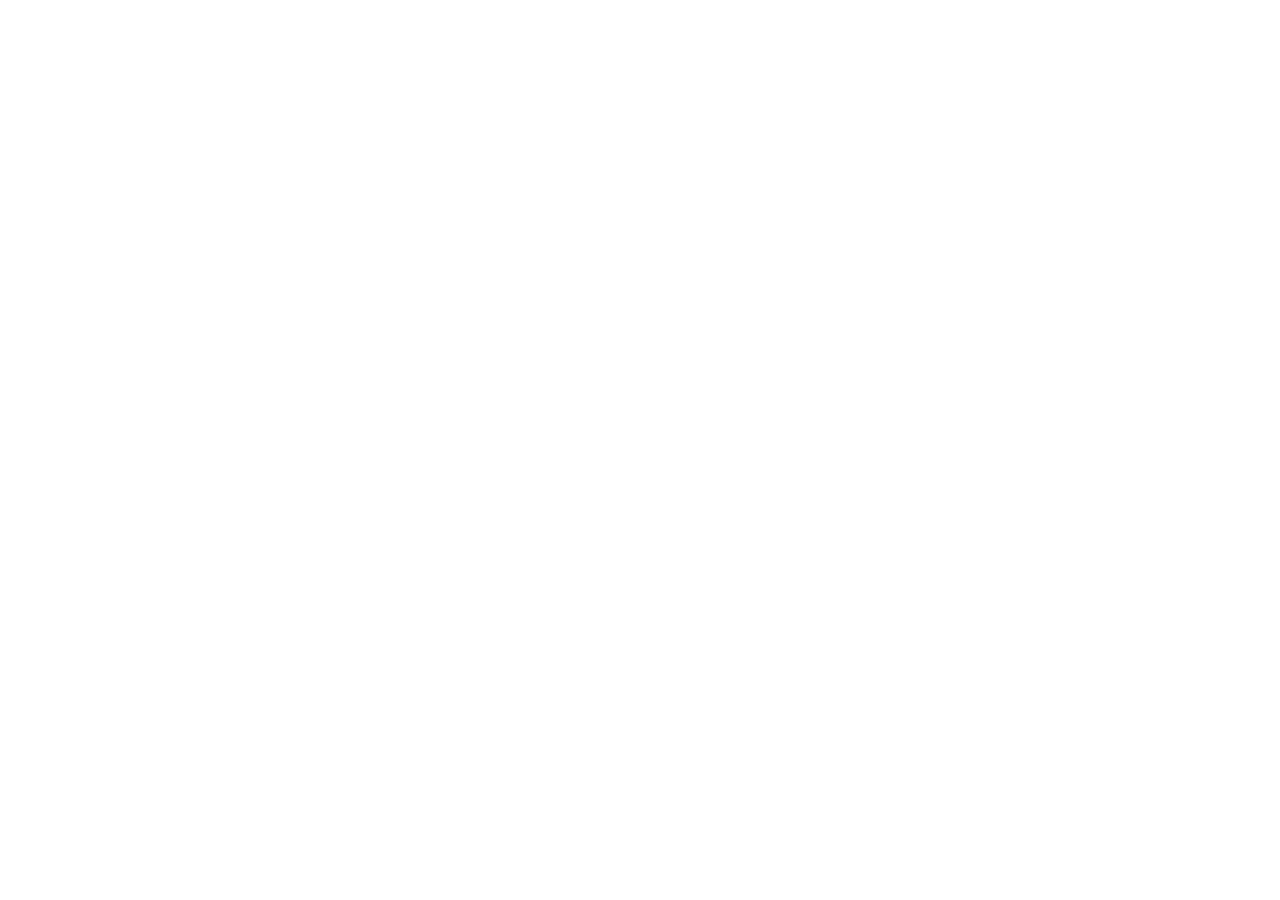
==== commit 3af03d11: "Add files" ====
--- a/index.html
+++ b/index.html
@@ -1,196 +1,14 @@
-<!DOCTYPE html>
+<!doctype html>
 <html lang="en">
-<head>
-  <title>Ruiye Wang | Protfolio</title>
-  <meta charset="utf-8">
-  <meta name="viewport" content="width=device-width, initial-scale=1">
-  <link rel="stylesheet" href="https://maxcdn.bootstrapcdn.com/bootstrap/4.4.1/css/bootstrap.min.css">
-  <script src="https://ajax.googleapis.com/ajax/libs/jquery/3.4.1/jquery.min.js"></script>
-  <script src="https://maxcdn.bootstrapcdn.com/bootstrap/4.4.1/js/bootstrap.min.js"></script>
-  <style>
-    /* Remove the navbar's default margin-bottom and rounded borders */ 
-    .navbar {
-      margin-bottom: 0;
-      border-radius: 0;
-    }
-    
-    /* Add a gray background color and some padding to the footer */
-    footer {
-      background-color: #f2f2f2;
-      padding: 25px;
-    }
-
-    .fit-image {
-      width: 100%;
-      object-fit: cover;
-      height: 400px; /* only if you want fixed height */
-    }
-
-    .margin {
-      margin-top: 50px;
-      margin-bottom: 100px;
-      margin-right: 150px;
-      margin-left: 150px;
-    }
-
-    .card-deck {
-    display: grid;
-    grid-template-columns: repeat(auto-fit, minmax(500px, 1fr));
-    grid-gap: .5rem;
-}
-  </style>
-</head>
-<body style="background-color:#f2f2f2">
-
-
-<nav class="navbar navbar-expand-lg navbar-dark bg-dark">
-  <a class="navbar-brand" href="#">Ruiye Wang | Portfolio</a>
-  <button class="navbar-toggler" type="button" data-toggle="collapse" data-target="#navbarSupportedContent"
-          aria-controls="navbarSupportedContent" aria-expanded="false" aria-label="Toggle navigation">
-      <span class="navbar-toggler-icon"></span>
-  </button>
-  <div class="collapse navbar-collapse" id="navbarSupportedContent">
-      <ul class="navbar-nav mr-auto">
-        <li class="nav-item">
-            <a class="nav-link" href="https://github.com/wokegrdws" target="_blank">GitHub</a>
-        </li>
-        <li class="nav-item">
-          <a class="nav-link" href="https://www.linkedin.com/in/ruiye-wang" target="_blank">LinkedIn</a>
-        </li>
-        <li class="nav-item">
-            <a class="nav-link" href="https://drive.google.com/file/d/1uKMfRZCsQgvCPH1QnBJkMA6lIvM0rk4I/view?usp=sharing" target="_blank">Resume</a>
-        </li>
-      </ul>
-  </div>
-</nav>
-
-<div class="jumbotron">
-  <div class="container text-center">
-    <h1>Ruiye Wang</h1>      
-    <p>Hi, this is Ruiye Wang, a master student at <b>The University of Texas at Austin.</b></p>
-    <p>I am currently in the Operations Research & Industrial Engineering (<b>ORIE</b>) program, expecting to graduate in <b>May 2021</b>.</p>
-  </div>
-</div>
-
-<div class="card-deck margin text-center">
-
-  <div class="card mb-4">
-    <!-- <img class="card-img-top fit-image" src="images/pygitstats.png" alt="Card image cap"> -->
-    <div class="card-body">
-      <h5 class="card-title">Distributed Stable Matching</h5>
-      <p class="card-text">Distributed algorithms for constrained stable matching problem</p>
-      <span class="badge badge-pill badge-dark">Java</span>
-      <br>
-      <!-- <a href="https://github.com/wokegrdws/pygitstats" target="_blank">Github</a> -->
-      <p class="card-text"><small class="text-muted">Java</small></p>
-    </div>
-  </div>
-
-  <div class="card mb-4">
-    <!-- <img class="card-img-top fit-image" src="images/pygitstats.png" alt="Card image cap"> -->
-    <div class="card-body">
-      <h5 class="card-title">Paxos-Key-Value-Service</h5>
-      <p class="card-text">A key-value storing service based on Paxos consensus algorithm</p>
-      <span class="badge badge-pill badge-dark">Java</span>
-      <br>
-      <!-- <a href="https://github.com/wokegrdws/pygitstats" target="_blank">Github</a> -->
-      <p class="card-text"><small class="text-muted">Java</small></p>
-    </div>
-  </div>
-
-  <div class="card mb-4">
-    <img class="card-img-top fit-image" src="images/pygitstats.png" alt="Card image cap">
-    <div class="card-body">
-      <h5 class="card-title">pygitstats</h5>
-      <p class="card-text">Visulize your local git contributions with Python</p>
-      <span class="badge badge-pill badge-dark">Python</span>
-      <br>
-      <a href="https://github.com/wokegrdws/pygitstats" target="_blank">Github</a>
-      <p class="card-text"><small class="text-muted">Python</small></p>
-    </div>
-  </div>
-
-  <div class="card mb-4">
-    <img class="card-img-top fit-image" src="images/sudoku_image.png" alt="Card image cap">
-    <div class="card-body">
-      <h5 class="card-title">Sudoku Visualizer</h5>
-      <p class="card-text">A sudoku game with the solver visualization</p>
-      <span class="badge badge-pill badge-dark">Vue</span>
-      <br>
-      <a href="https://wokegrdws.github.io/sudoku-vue/" target="_blank">Play online</a> | 
-      <a href="https://github.com/wokegrdws/sudoku-vue" target="_blank">Github</a>
-      <p class="card-text"><small class="text-muted">JavaScript</small></p>
-    </div>
-  </div>
-
-  <div class="card mb-4">
-    <img class="card-img-top fit-image" src="images/FindX_mobile_image.png" alt="Card image cap">
-    <div class="card-body">
-      <h5 class="card-title">FindX Mobile</h5>
-      <p class="card-text">A lost and found mobile app. On native Android and React Native (both Android and iOS)</p>
-      <span class="badge badge-pill badge-dark">Android</span>
-      <span class="badge badge-pill badge-dark">React Native</span>
-      <span class="badge badge-pill badge-dark">Firebase</span>
-      <br>
-      <a href="https://youtu.be/3-wEr9zBxzI" target="_blank">Android Video</a> | 
-      <a href="https://youtu.be/v2JE-Xjs3ig" target="_blank">React Native Video</a>
-      <p class="card-text"><small class="text-muted">Kotlin, JavaScript</small></p>
-    </div>
-  </div>
-
-  <div class="card mb-4">
-    <img class="card-img-top fit-image" src="images/FindX_website_image.png" alt="Card image cap">
-    <div class="card-body">
-      <h5 class="card-title">FindX</h5>
-      <p class="card-text">A lost and found website that can help people with lost items.</p>
-      <span class="badge badge-pill badge-dark">Flask</span>
-      <span class="badge badge-pill badge-dark">MongoDB</span>
-      <span class="badge badge-pill badge-dark">Google Cloud Platform</span>
-      <br>
-      <a href="https://apt-itemfinder.appspot.com/" target="_blank">Play online</a>
-      <p class="card-text"><small class="text-muted">Python, JavaScript</small></p>
-    </div>
-  </div>
-
-  <div class="card mb-4">
-    <img class="card-img-top fit-image" src="images/gear_reducer_image.png" alt="Card image cap">
-    <div class="card-body">
-      <h5 class="card-title">Small Gear Reducer</h5>
-      <p class="card-text">A planetary hypocycloid gear reducer and a planetary involute gear reducer, both
-        with small tooth number difference</p>
-      <span class="badge badge-pill badge-dark">SolidWorks</span>
-      <span class="badge badge-pill badge-dark">Gear Reducer</span>
-      <span class="badge badge-pill badge-dark">3D Printing</span>
-      <br>
-      <a href="https://youtu.be/7RLYHtxZplc" target="_blank">Video</a> | 
-      <a href="https://drive.google.com/open?id=1BNfF3M1jLr-SCNCupcEuLN2rOVkqzC72" target="_blank">Download Model</a>
-      <p class="card-text"><small class="text-muted">SolidWorks</small></p>
-    </div>
-  </div>
-  
-  <div class="card mb-4">
-    <img class="card-img-top fit-image" src="images/my_image.jpeg" alt="Card image cap">
-    <div class="card-body">
-      <h5 class="card-title">Ruiye Wang</h5>
-      <p class="card-text">Who made this site.</p>
-      <span class="badge badge-pill badge-dark">The University of Texas at Austin</span>
-      <span class="badge badge-pill badge-dark">MS in Operations Researcb & Industrial Engineering</span>
-      <span class="badge badge-pill badge-dark">Beihang University</span>
-      <span class="badge badge-pill badge-dark">BE in Mechanical Engineering</span>
-      <span class="badge badge-pill badge-dark">Football</span>
-      <span class="badge badge-pill badge-dark">Basketball</span>
-      <br>
-      <a href="https://github.com/wokegrdws" target="_blank">GitHub</a> | 
-      <a href="https://www.linkedin.com/in/ruiye-wang" target="_blank">LinkedIn</a> | 
-      <a href="https://drive.google.com/file/d/1uKMfRZCsQgvCPH1QnBJkMA6lIvM0rk4I/view?usp=sharing" target="_blank">Resume</a>
-      <p class="card-text"><small class="text-muted">Oct 1997</small></p>
-    </div>
-  </div>
-</div>
-
-<footer class="container-fluid text-center">
-  <p>Powered by ...</p>
-</footer>
-
-</body>
+  <head>
+    <meta charset="UTF-8" />
+    <meta name="viewport" content="width=device-width, initial-scale=1.0" />
+    <meta name="description" content="Tempo Training workout plans" />
+    <title>Tempo Training</title>
+    <script type="module" crossorigin src="/tempo-training/assets/index-0AkFEf0v.js"></script>
+    <link rel="stylesheet" crossorigin href="/tempo-training/assets/index-DSAmIblI.css">
+  </head>
+  <body>
+    <div id="root"></div>
+  </body>
 </html>
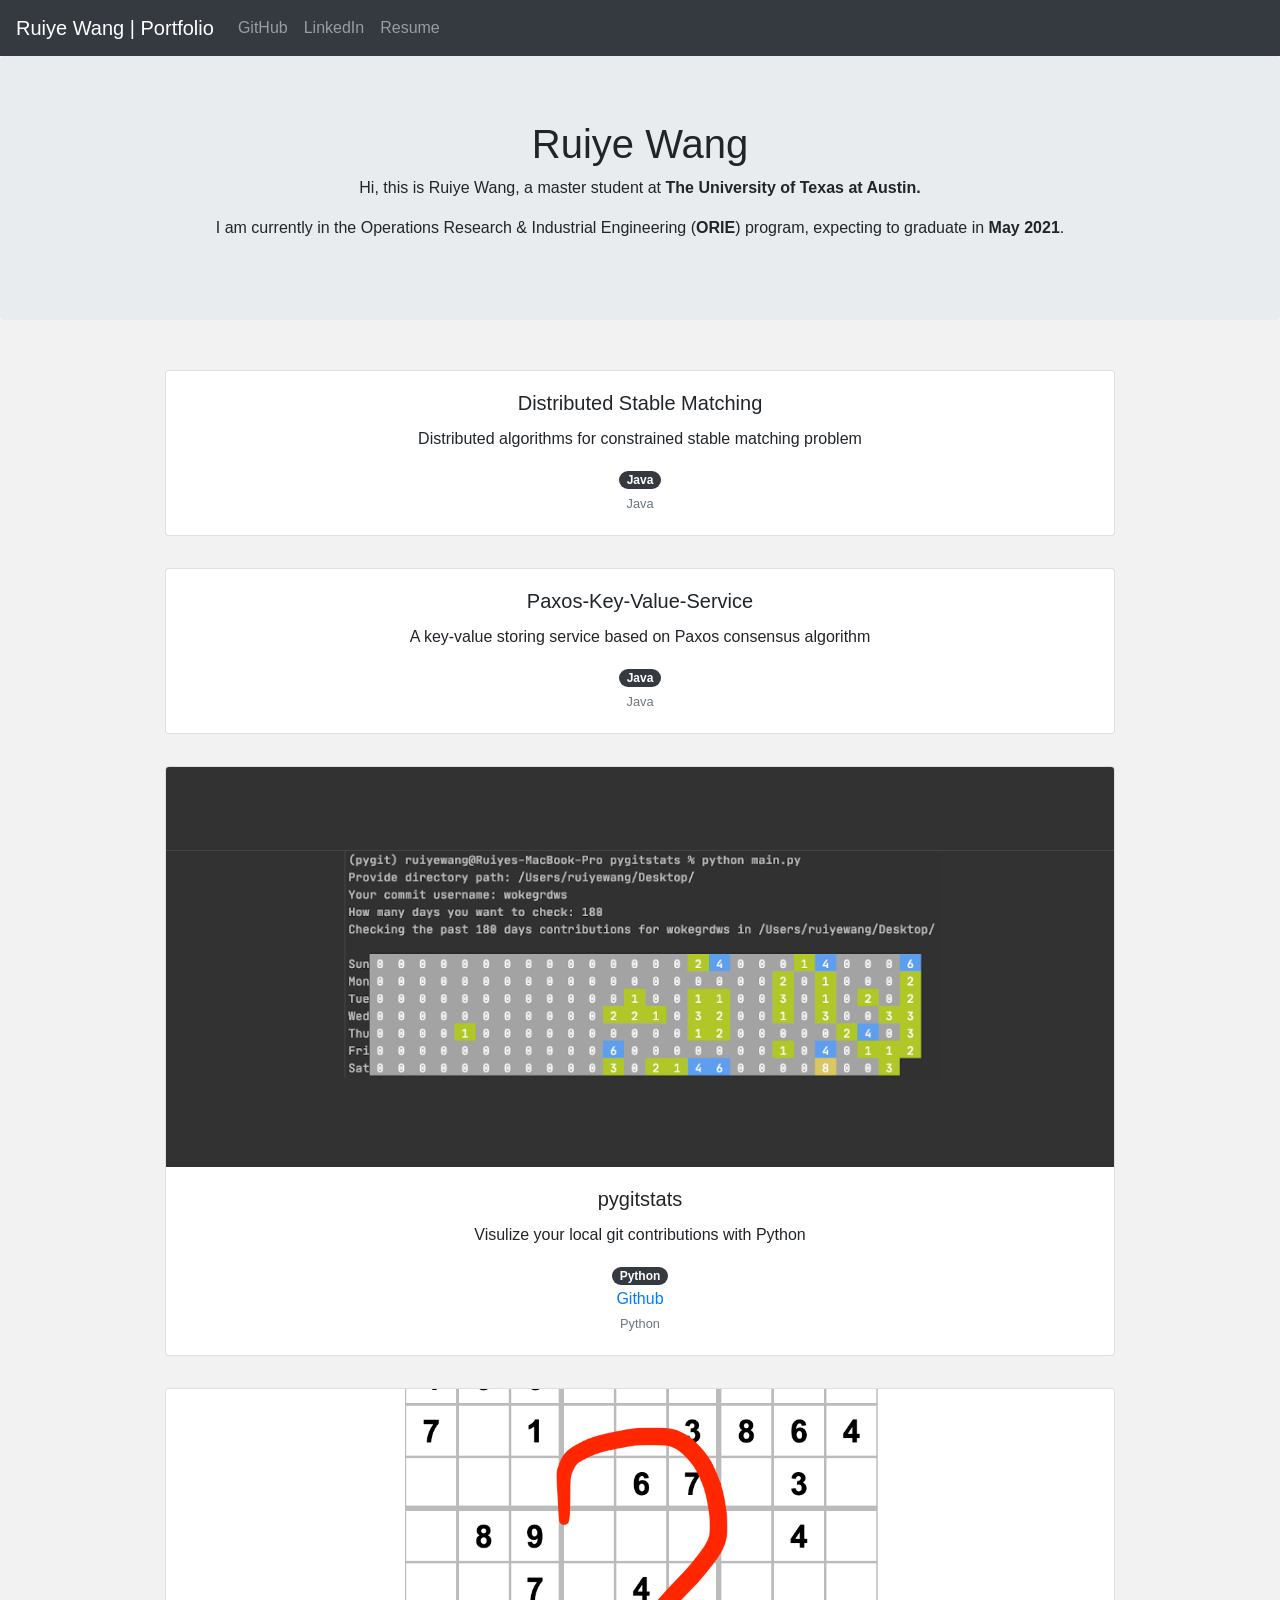
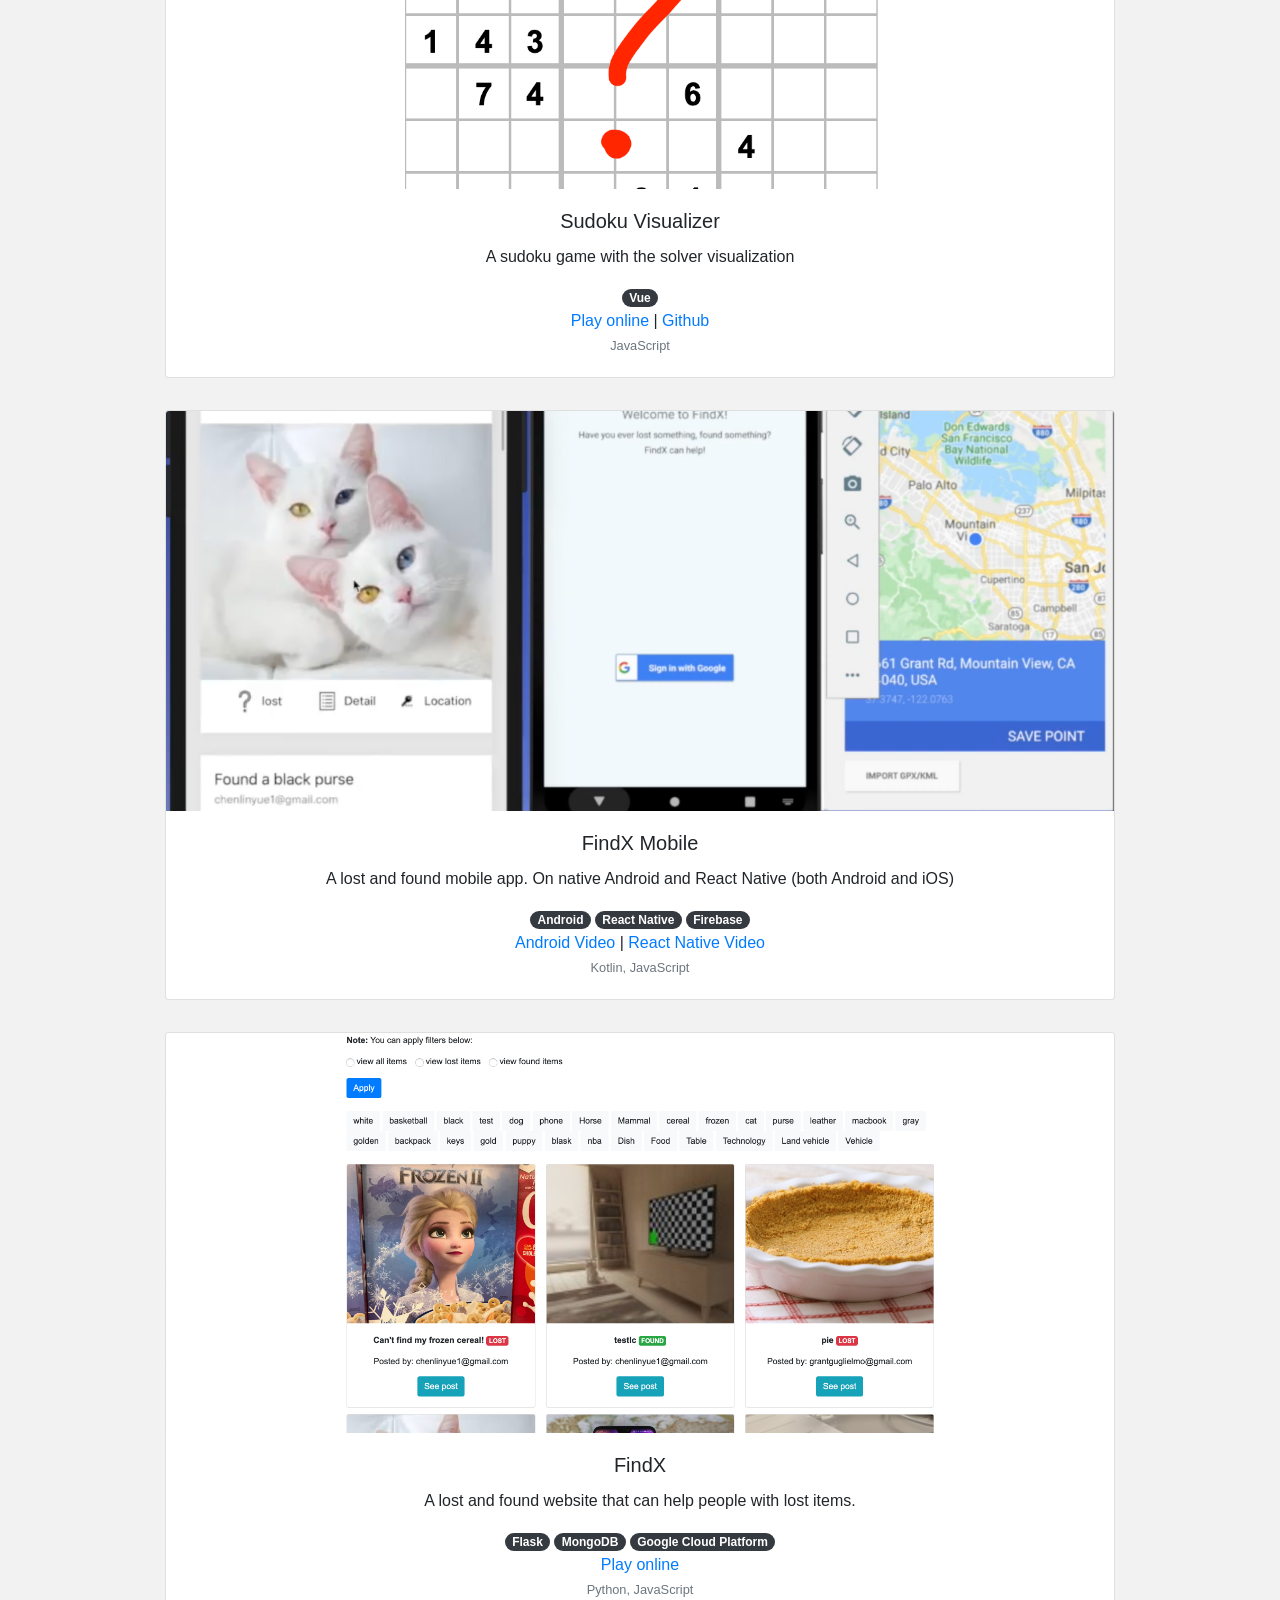
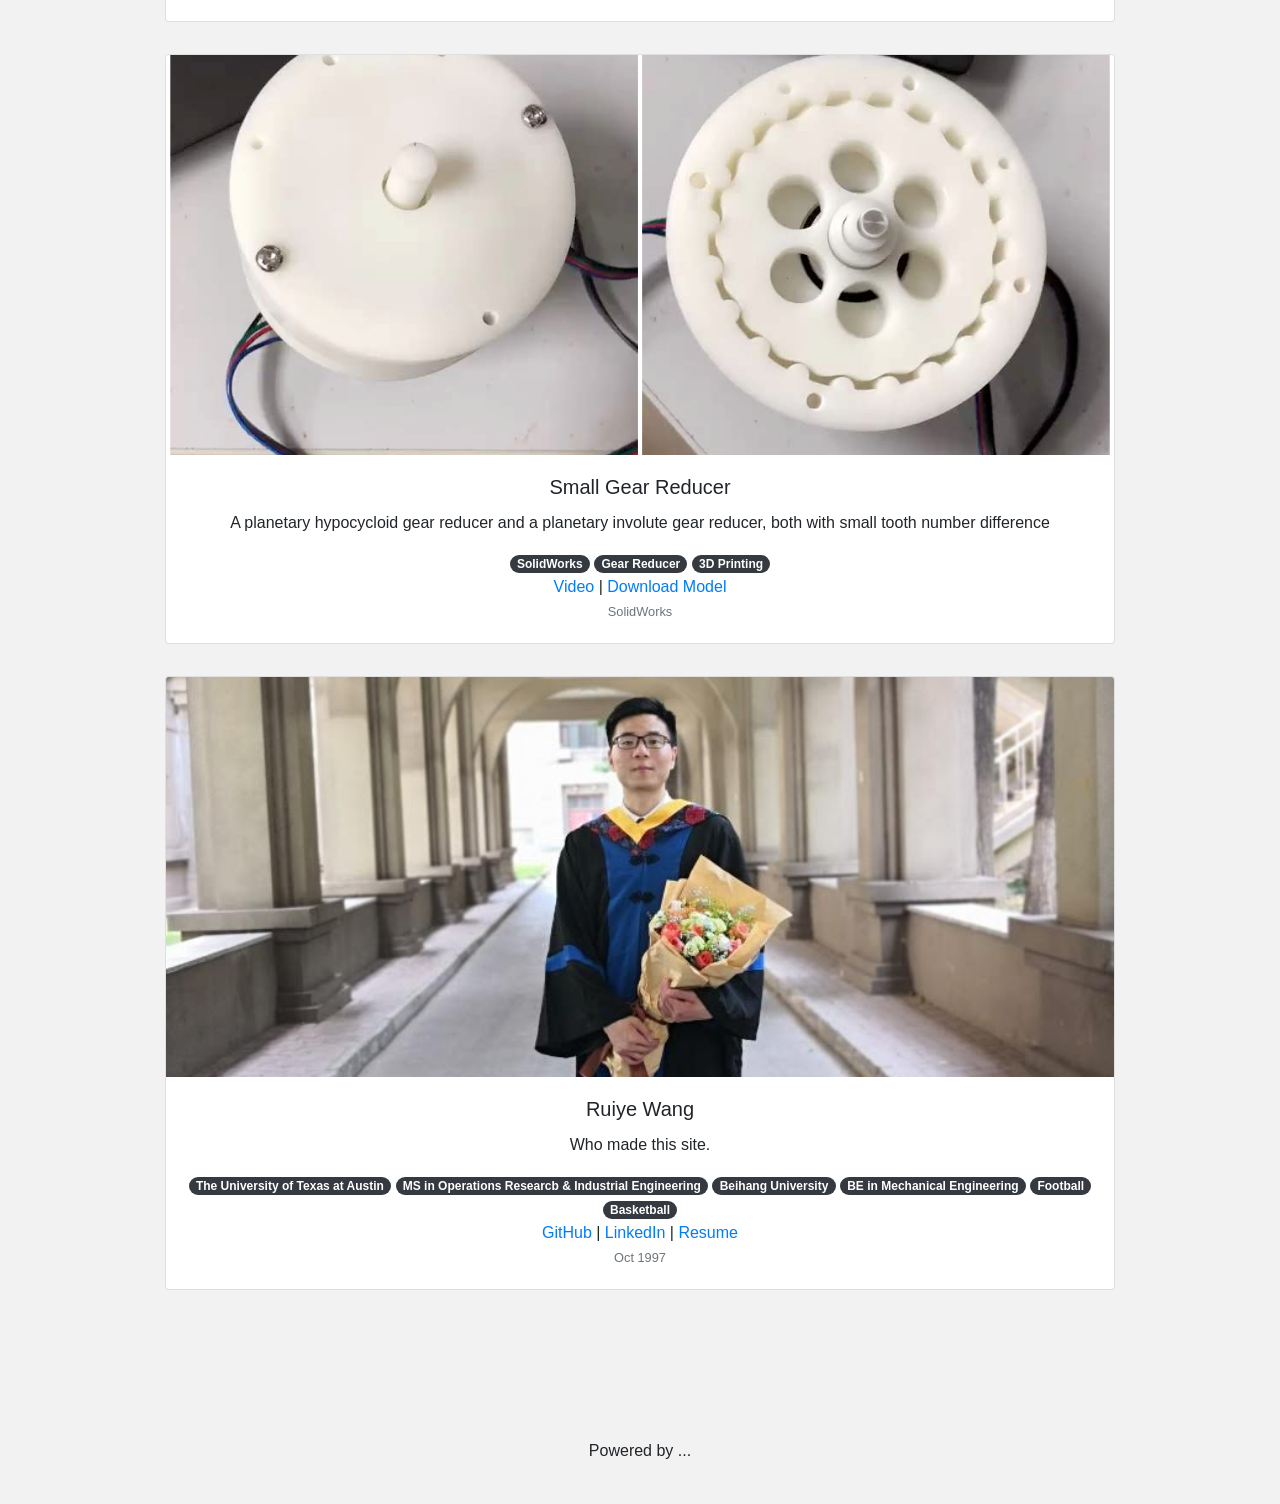
==== commit 108f46f6: "Publish Tempo Training under subpath" ====
--- a/index.html
+++ b/index.html
@@ -1,14 +1,196 @@
-<!doctype html>
+<!DOCTYPE html>
 <html lang="en">
-  <head>
-    <meta charset="UTF-8" />
-    <meta name="viewport" content="width=device-width, initial-scale=1.0" />
-    <meta name="description" content="Tempo Training workout plans" />
-    <title>Tempo Training</title>
-    <script type="module" crossorigin src="/tempo-training/assets/index-0AkFEf0v.js"></script>
-    <link rel="stylesheet" crossorigin href="/tempo-training/assets/index-DSAmIblI.css">
-  </head>
-  <body>
-    <div id="root"></div>
-  </body>
+<head>
+  <title>Ruiye Wang | Protfolio</title>
+  <meta charset="utf-8">
+  <meta name="viewport" content="width=device-width, initial-scale=1">
+  <link rel="stylesheet" href="https://maxcdn.bootstrapcdn.com/bootstrap/4.4.1/css/bootstrap.min.css">
+  <script src="https://ajax.googleapis.com/ajax/libs/jquery/3.4.1/jquery.min.js"></script>
+  <script src="https://maxcdn.bootstrapcdn.com/bootstrap/4.4.1/js/bootstrap.min.js"></script>
+  <style>
+    /* Remove the navbar's default margin-bottom and rounded borders */ 
+    .navbar {
+      margin-bottom: 0;
+      border-radius: 0;
+    }
+    
+    /* Add a gray background color and some padding to the footer */
+    footer {
+      background-color: #f2f2f2;
+      padding: 25px;
+    }
+
+    .fit-image {
+      width: 100%;
+      object-fit: cover;
+      height: 400px; /* only if you want fixed height */
+    }
+
+    .margin {
+      margin-top: 50px;
+      margin-bottom: 100px;
+      margin-right: 150px;
+      margin-left: 150px;
+    }
+
+    .card-deck {
+    display: grid;
+    grid-template-columns: repeat(auto-fit, minmax(500px, 1fr));
+    grid-gap: .5rem;
+}
+  </style>
+</head>
+<body style="background-color:#f2f2f2">
+
+
+<nav class="navbar navbar-expand-lg navbar-dark bg-dark">
+  <a class="navbar-brand" href="#">Ruiye Wang | Portfolio</a>
+  <button class="navbar-toggler" type="button" data-toggle="collapse" data-target="#navbarSupportedContent"
+          aria-controls="navbarSupportedContent" aria-expanded="false" aria-label="Toggle navigation">
+      <span class="navbar-toggler-icon"></span>
+  </button>
+  <div class="collapse navbar-collapse" id="navbarSupportedContent">
+      <ul class="navbar-nav mr-auto">
+        <li class="nav-item">
+            <a class="nav-link" href="https://github.com/wokegrdws" target="_blank">GitHub</a>
+        </li>
+        <li class="nav-item">
+          <a class="nav-link" href="https://www.linkedin.com/in/ruiye-wang" target="_blank">LinkedIn</a>
+        </li>
+        <li class="nav-item">
+            <a class="nav-link" href="https://drive.google.com/file/d/1uKMfRZCsQgvCPH1QnBJkMA6lIvM0rk4I/view?usp=sharing" target="_blank">Resume</a>
+        </li>
+      </ul>
+  </div>
+</nav>
+
+<div class="jumbotron">
+  <div class="container text-center">
+    <h1>Ruiye Wang</h1>      
+    <p>Hi, this is Ruiye Wang, a master student at <b>The University of Texas at Austin.</b></p>
+    <p>I am currently in the Operations Research & Industrial Engineering (<b>ORIE</b>) program, expecting to graduate in <b>May 2021</b>.</p>
+  </div>
+</div>
+
+<div class="card-deck margin text-center">
+
+  <div class="card mb-4">
+    <!-- <img class="card-img-top fit-image" src="images/pygitstats.png" alt="Card image cap"> -->
+    <div class="card-body">
+      <h5 class="card-title">Distributed Stable Matching</h5>
+      <p class="card-text">Distributed algorithms for constrained stable matching problem</p>
+      <span class="badge badge-pill badge-dark">Java</span>
+      <br>
+      <!-- <a href="https://github.com/wokegrdws/pygitstats" target="_blank">Github</a> -->
+      <p class="card-text"><small class="text-muted">Java</small></p>
+    </div>
+  </div>
+
+  <div class="card mb-4">
+    <!-- <img class="card-img-top fit-image" src="images/pygitstats.png" alt="Card image cap"> -->
+    <div class="card-body">
+      <h5 class="card-title">Paxos-Key-Value-Service</h5>
+      <p class="card-text">A key-value storing service based on Paxos consensus algorithm</p>
+      <span class="badge badge-pill badge-dark">Java</span>
+      <br>
+      <!-- <a href="https://github.com/wokegrdws/pygitstats" target="_blank">Github</a> -->
+      <p class="card-text"><small class="text-muted">Java</small></p>
+    </div>
+  </div>
+
+  <div class="card mb-4">
+    <img class="card-img-top fit-image" src="images/pygitstats.png" alt="Card image cap">
+    <div class="card-body">
+      <h5 class="card-title">pygitstats</h5>
+      <p class="card-text">Visulize your local git contributions with Python</p>
+      <span class="badge badge-pill badge-dark">Python</span>
+      <br>
+      <a href="https://github.com/wokegrdws/pygitstats" target="_blank">Github</a>
+      <p class="card-text"><small class="text-muted">Python</small></p>
+    </div>
+  </div>
+
+  <div class="card mb-4">
+    <img class="card-img-top fit-image" src="images/sudoku_image.png" alt="Card image cap">
+    <div class="card-body">
+      <h5 class="card-title">Sudoku Visualizer</h5>
+      <p class="card-text">A sudoku game with the solver visualization</p>
+      <span class="badge badge-pill badge-dark">Vue</span>
+      <br>
+      <a href="https://wokegrdws.github.io/sudoku-vue/" target="_blank">Play online</a> | 
+      <a href="https://github.com/wokegrdws/sudoku-vue" target="_blank">Github</a>
+      <p class="card-text"><small class="text-muted">JavaScript</small></p>
+    </div>
+  </div>
+
+  <div class="card mb-4">
+    <img class="card-img-top fit-image" src="images/FindX_mobile_image.png" alt="Card image cap">
+    <div class="card-body">
+      <h5 class="card-title">FindX Mobile</h5>
+      <p class="card-text">A lost and found mobile app. On native Android and React Native (both Android and iOS)</p>
+      <span class="badge badge-pill badge-dark">Android</span>
+      <span class="badge badge-pill badge-dark">React Native</span>
+      <span class="badge badge-pill badge-dark">Firebase</span>
+      <br>
+      <a href="https://youtu.be/3-wEr9zBxzI" target="_blank">Android Video</a> | 
+      <a href="https://youtu.be/v2JE-Xjs3ig" target="_blank">React Native Video</a>
+      <p class="card-text"><small class="text-muted">Kotlin, JavaScript</small></p>
+    </div>
+  </div>
+
+  <div class="card mb-4">
+    <img class="card-img-top fit-image" src="images/FindX_website_image.png" alt="Card image cap">
+    <div class="card-body">
+      <h5 class="card-title">FindX</h5>
+      <p class="card-text">A lost and found website that can help people with lost items.</p>
+      <span class="badge badge-pill badge-dark">Flask</span>
+      <span class="badge badge-pill badge-dark">MongoDB</span>
+      <span class="badge badge-pill badge-dark">Google Cloud Platform</span>
+      <br>
+      <a href="https://apt-itemfinder.appspot.com/" target="_blank">Play online</a>
+      <p class="card-text"><small class="text-muted">Python, JavaScript</small></p>
+    </div>
+  </div>
+
+  <div class="card mb-4">
+    <img class="card-img-top fit-image" src="images/gear_reducer_image.png" alt="Card image cap">
+    <div class="card-body">
+      <h5 class="card-title">Small Gear Reducer</h5>
+      <p class="card-text">A planetary hypocycloid gear reducer and a planetary involute gear reducer, both
+        with small tooth number difference</p>
+      <span class="badge badge-pill badge-dark">SolidWorks</span>
+      <span class="badge badge-pill badge-dark">Gear Reducer</span>
+      <span class="badge badge-pill badge-dark">3D Printing</span>
+      <br>
+      <a href="https://youtu.be/7RLYHtxZplc" target="_blank">Video</a> | 
+      <a href="https://drive.google.com/open?id=1BNfF3M1jLr-SCNCupcEuLN2rOVkqzC72" target="_blank">Download Model</a>
+      <p class="card-text"><small class="text-muted">SolidWorks</small></p>
+    </div>
+  </div>
+  
+  <div class="card mb-4">
+    <img class="card-img-top fit-image" src="images/my_image.jpeg" alt="Card image cap">
+    <div class="card-body">
+      <h5 class="card-title">Ruiye Wang</h5>
+      <p class="card-text">Who made this site.</p>
+      <span class="badge badge-pill badge-dark">The University of Texas at Austin</span>
+      <span class="badge badge-pill badge-dark">MS in Operations Researcb & Industrial Engineering</span>
+      <span class="badge badge-pill badge-dark">Beihang University</span>
+      <span class="badge badge-pill badge-dark">BE in Mechanical Engineering</span>
+      <span class="badge badge-pill badge-dark">Football</span>
+      <span class="badge badge-pill badge-dark">Basketball</span>
+      <br>
+      <a href="https://github.com/wokegrdws" target="_blank">GitHub</a> | 
+      <a href="https://www.linkedin.com/in/ruiye-wang" target="_blank">LinkedIn</a> | 
+      <a href="https://drive.google.com/file/d/1uKMfRZCsQgvCPH1QnBJkMA6lIvM0rk4I/view?usp=sharing" target="_blank">Resume</a>
+      <p class="card-text"><small class="text-muted">Oct 1997</small></p>
+    </div>
+  </div>
+</div>
+
+<footer class="container-fluid text-center">
+  <p>Powered by ...</p>
+</footer>
+
+</body>
 </html>
